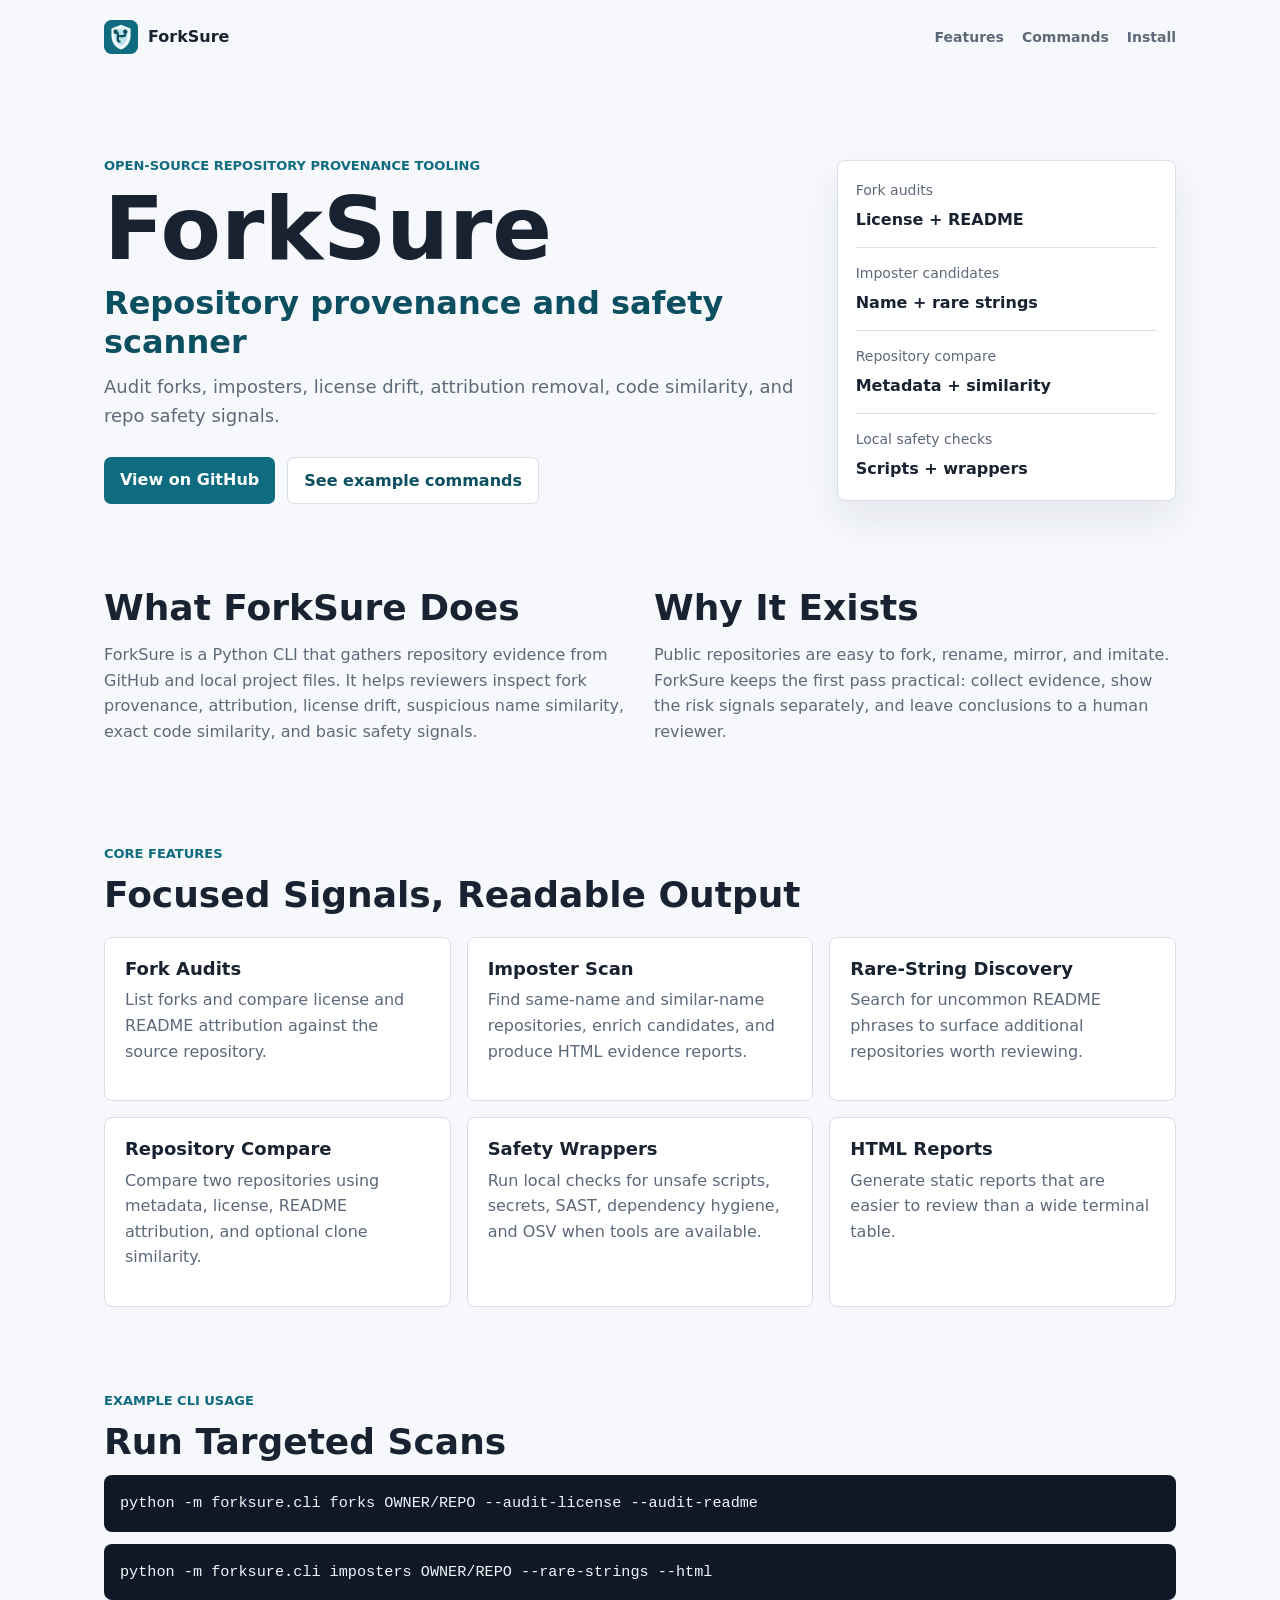
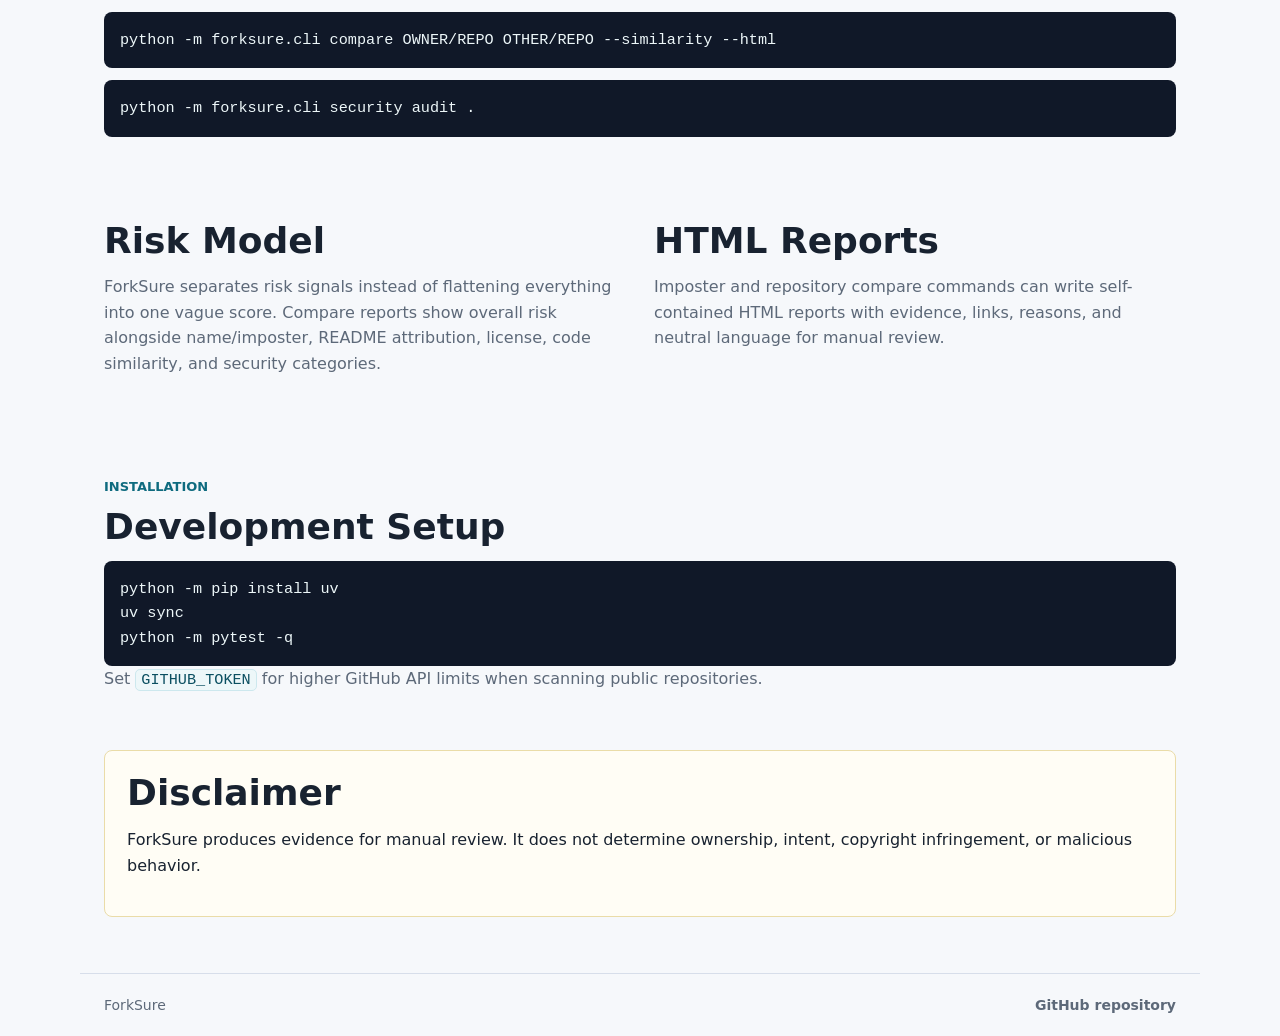
==== site/index.html @ 2846ee7a "Add static ForkSure website" ====
<!doctype html>
<html lang="en">
  <head>
    <meta charset="utf-8">
    <meta name="viewport" content="width=device-width, initial-scale=1">
    <title>ForkSure - Repository provenance and safety scanner</title>
    <meta
      name="description"
      content="ForkSure audits forks, imposters, license drift, attribution removal, code similarity, and repository safety signals."
    >
    <link rel="stylesheet" href="styles.css">
  </head>
  <body>
    <header class="site-header">
      <a class="brand" href="#top" aria-label="ForkSure home">
        <img src="assets/forksure-mark.svg" alt="" width="34" height="34">
        <span>ForkSure</span>
      </a>
      <nav aria-label="Primary navigation">
        <a href="#features">Features</a>
        <a href="#commands">Commands</a>
        <a href="#install">Install</a>
      </nav>
    </header>

    <main id="top">
      <section class="hero" aria-labelledby="hero-title">
        <div class="hero-copy">
          <p class="eyebrow">Open-source repository provenance tooling</p>
          <h1 id="hero-title">ForkSure</h1>
          <p class="subtitle">Repository provenance and safety scanner</p>
          <p class="tagline">
            Audit forks, imposters, license drift, attribution removal, code similarity,
            and repo safety signals.
          </p>
          <div class="actions">
            <a class="button primary" href="https://github.com/Jride-Dev/ForkSure">View on GitHub</a>
            <a class="button secondary" href="#commands">See example commands</a>
          </div>
        </div>
        <div class="hero-panel" aria-label="ForkSure signal summary">
          <div class="signal-row">
            <span>Fork audits</span>
            <strong>License + README</strong>
          </div>
          <div class="signal-row">
            <span>Imposter candidates</span>
            <strong>Name + rare strings</strong>
          </div>
          <div class="signal-row">
            <span>Repository compare</span>
            <strong>Metadata + similarity</strong>
          </div>
          <div class="signal-row">
            <span>Local safety checks</span>
            <strong>Scripts + wrappers</strong>
          </div>
        </div>
      </section>

      <section class="section two-column" id="what">
        <div>
          <h2>What ForkSure Does</h2>
          <p>
            ForkSure is a Python CLI that gathers repository evidence from GitHub and
            local project files. It helps reviewers inspect fork provenance, attribution,
            license drift, suspicious name similarity, exact code similarity, and basic
            safety signals.
          </p>
        </div>
        <div>
          <h2>Why It Exists</h2>
          <p>
            Public repositories are easy to fork, rename, mirror, and imitate. ForkSure
            keeps the first pass practical: collect evidence, show the risk signals
            separately, and leave conclusions to a human reviewer.
          </p>
        </div>
      </section>

      <section class="section" id="features">
        <div class="section-heading">
          <p class="eyebrow">Core features</p>
          <h2>Focused Signals, Readable Output</h2>
        </div>
        <div class="feature-grid">
          <article class="card">
            <h3>Fork Audits</h3>
            <p>List forks and compare license and README attribution against the source repository.</p>
          </article>
          <article class="card">
            <h3>Imposter Scan</h3>
            <p>Find same-name and similar-name repositories, enrich candidates, and produce HTML evidence reports.</p>
          </article>
          <article class="card">
            <h3>Rare-String Discovery</h3>
            <p>Search for uncommon README phrases to surface additional repositories worth reviewing.</p>
          </article>
          <article class="card">
            <h3>Repository Compare</h3>
            <p>Compare two repositories using metadata, license, README attribution, and optional clone similarity.</p>
          </article>
          <article class="card">
            <h3>Safety Wrappers</h3>
            <p>Run local checks for unsafe scripts, secrets, SAST, dependency hygiene, and OSV when tools are available.</p>
          </article>
          <article class="card">
            <h3>HTML Reports</h3>
            <p>Generate static reports that are easier to review than a wide terminal table.</p>
          </article>
        </div>
      </section>

      <section class="section" id="commands">
        <div class="section-heading">
          <p class="eyebrow">Example CLI usage</p>
          <h2>Run Targeted Scans</h2>
        </div>
        <div class="command-list">
          <pre><code>python -m forksure.cli forks OWNER/REPO --audit-license --audit-readme</code></pre>
          <pre><code>python -m forksure.cli imposters OWNER/REPO --rare-strings --html</code></pre>
          <pre><code>python -m forksure.cli compare OWNER/REPO OTHER/REPO --similarity --html</code></pre>
          <pre><code>python -m forksure.cli security audit .</code></pre>
        </div>
      </section>

      <section class="section two-column" id="risk">
        <div>
          <h2>Risk Model</h2>
          <p>
            ForkSure separates risk signals instead of flattening everything into one
            vague score. Compare reports show overall risk alongside name/imposter,
            README attribution, license, code similarity, and security categories.
          </p>
        </div>
        <div>
          <h2>HTML Reports</h2>
          <p>
            Imposter and repository compare commands can write self-contained HTML
            reports with evidence, links, reasons, and neutral language for manual review.
          </p>
        </div>
      </section>

      <section class="section" id="install">
        <div class="section-heading">
          <p class="eyebrow">Installation</p>
          <h2>Development Setup</h2>
        </div>
        <pre><code>python -m pip install uv
uv sync
python -m pytest -q</code></pre>
        <p class="note">
          Set <code>GITHUB_TOKEN</code> for higher GitHub API limits when scanning public repositories.
        </p>
      </section>

      <section class="section disclaimer" id="disclaimer">
        <h2>Disclaimer</h2>
        <p>
          ForkSure produces evidence for manual review. It does not determine ownership,
          intent, copyright infringement, or malicious behavior.
        </p>
      </section>
    </main>

    <footer class="site-footer">
      <span>ForkSure</span>
      <a href="https://github.com/Jride-Dev/ForkSure">GitHub repository</a>
    </footer>
  </body>
</html>
---- site/styles.css ----
:root {
  color-scheme: light;
  --bg: #f6f8fb;
  --panel: #ffffff;
  --ink: #182230;
  --muted: #5d6979;
  --border: #d7deea;
  --accent: #0f6b7f;
  --accent-strong: #0b4f61;
  --soft: #edf7f9;
  --code: #101828;
}

* {
  box-sizing: border-box;
}

html {
  scroll-behavior: smooth;
}

body {
  background: var(--bg);
  color: var(--ink);
  font-family:
    Inter, ui-sans-serif, system-ui, -apple-system, BlinkMacSystemFont, "Segoe UI",
    sans-serif;
  line-height: 1.6;
  margin: 0;
}

a {
  color: var(--accent-strong);
  overflow-wrap: anywhere;
  text-decoration-thickness: 1px;
  text-underline-offset: 3px;
}

.site-header,
.site-footer {
  align-items: center;
  display: flex;
  justify-content: space-between;
  margin: 0 auto;
  max-width: 1120px;
  padding: 20px 24px;
}

.brand {
  align-items: center;
  color: var(--ink);
  display: inline-flex;
  font-weight: 800;
  gap: 10px;
  text-decoration: none;
}

nav {
  display: flex;
  flex-wrap: wrap;
  gap: 18px;
  justify-content: flex-end;
}

nav a,
.site-footer a {
  color: var(--muted);
  font-size: 14px;
  font-weight: 650;
  text-decoration: none;
}

main {
  margin: 0 auto;
  max-width: 1120px;
  padding: 18px 24px 56px;
}

.hero {
  align-items: stretch;
  display: grid;
  gap: 28px;
  grid-template-columns: minmax(0, 1.35fr) minmax(280px, 0.65fr);
  padding: 64px 0 42px;
}

.hero-copy {
  align-self: center;
}

.eyebrow {
  color: var(--accent);
  font-size: 13px;
  font-weight: 800;
  letter-spacing: 0;
  margin: 0 0 10px;
  text-transform: uppercase;
}

h1,
h2,
h3,
p {
  margin-top: 0;
}

h1 {
  font-size: clamp(48px, 8vw, 88px);
  line-height: 0.95;
  margin-bottom: 14px;
}

h2 {
  font-size: clamp(25px, 4vw, 36px);
  line-height: 1.1;
  margin-bottom: 14px;
}

h3 {
  font-size: 18px;
  line-height: 1.2;
  margin-bottom: 8px;
}

.subtitle {
  color: var(--accent-strong);
  font-size: clamp(22px, 3vw, 32px);
  font-weight: 750;
  line-height: 1.2;
  margin-bottom: 12px;
}

.tagline {
  color: var(--muted);
  font-size: 18px;
  max-width: 720px;
}

.actions {
  display: flex;
  flex-wrap: wrap;
  gap: 12px;
  margin-top: 26px;
}

.button {
  border-radius: 7px;
  display: inline-flex;
  font-weight: 750;
  min-height: 44px;
  padding: 10px 16px;
  text-decoration: none;
}

.primary {
  background: var(--accent);
  color: #ffffff;
}

.secondary {
  background: var(--panel);
  border: 1px solid var(--border);
  color: var(--accent-strong);
}

.hero-panel,
.card,
.disclaimer {
  background: var(--panel);
  border: 1px solid var(--border);
  border-radius: 8px;
}

.hero-panel {
  align-self: center;
  box-shadow: 0 18px 38px rgb(24 34 48 / 8%);
  padding: 18px;
}

.signal-row {
  border-bottom: 1px solid var(--border);
  display: grid;
  gap: 6px;
  grid-template-columns: 1fr;
  padding: 14px 0;
}

.signal-row:first-child {
  padding-top: 0;
}

.signal-row:last-child {
  border-bottom: 0;
  padding-bottom: 0;
}

.signal-row span {
  color: var(--muted);
  font-size: 14px;
}

.signal-row strong {
  color: var(--ink);
  overflow-wrap: anywhere;
}

.section {
  padding: 42px 0;
}

.two-column {
  display: grid;
  gap: 28px;
  grid-template-columns: repeat(2, minmax(0, 1fr));
}

.section-heading {
  max-width: 760px;
}

.feature-grid {
  display: grid;
  gap: 16px;
  grid-template-columns: repeat(3, minmax(0, 1fr));
  margin-top: 22px;
}

.card {
  padding: 20px;
}

.card p,
.two-column p,
.note {
  color: var(--muted);
}

.command-list {
  display: grid;
  gap: 12px;
}

pre {
  background: var(--code);
  border-radius: 8px;
  color: #edf7f9;
  margin: 0;
  max-width: 100%;
  overflow-x: auto;
  padding: 16px;
}

code {
  font-family: "Cascadia Code", Consolas, "Liberation Mono", monospace;
  font-size: 0.95em;
}

p code {
  background: var(--soft);
  border: 1px solid #cde8ee;
  border-radius: 5px;
  color: var(--accent-strong);
  padding: 1px 5px;
}

.disclaimer {
  background: #fffdf5;
  border-color: #eadca8;
  padding: 22px;
}

.site-footer {
  border-top: 1px solid var(--border);
  color: var(--muted);
  font-size: 14px;
}

@media (max-width: 820px) {
  .site-header,
  .site-footer {
    align-items: flex-start;
    flex-direction: column;
    gap: 14px;
  }

  nav {
    justify-content: flex-start;
  }

  .hero,
  .two-column,
  .feature-grid {
    grid-template-columns: 1fr;
  }

  .hero {
    padding-top: 36px;
  }
}
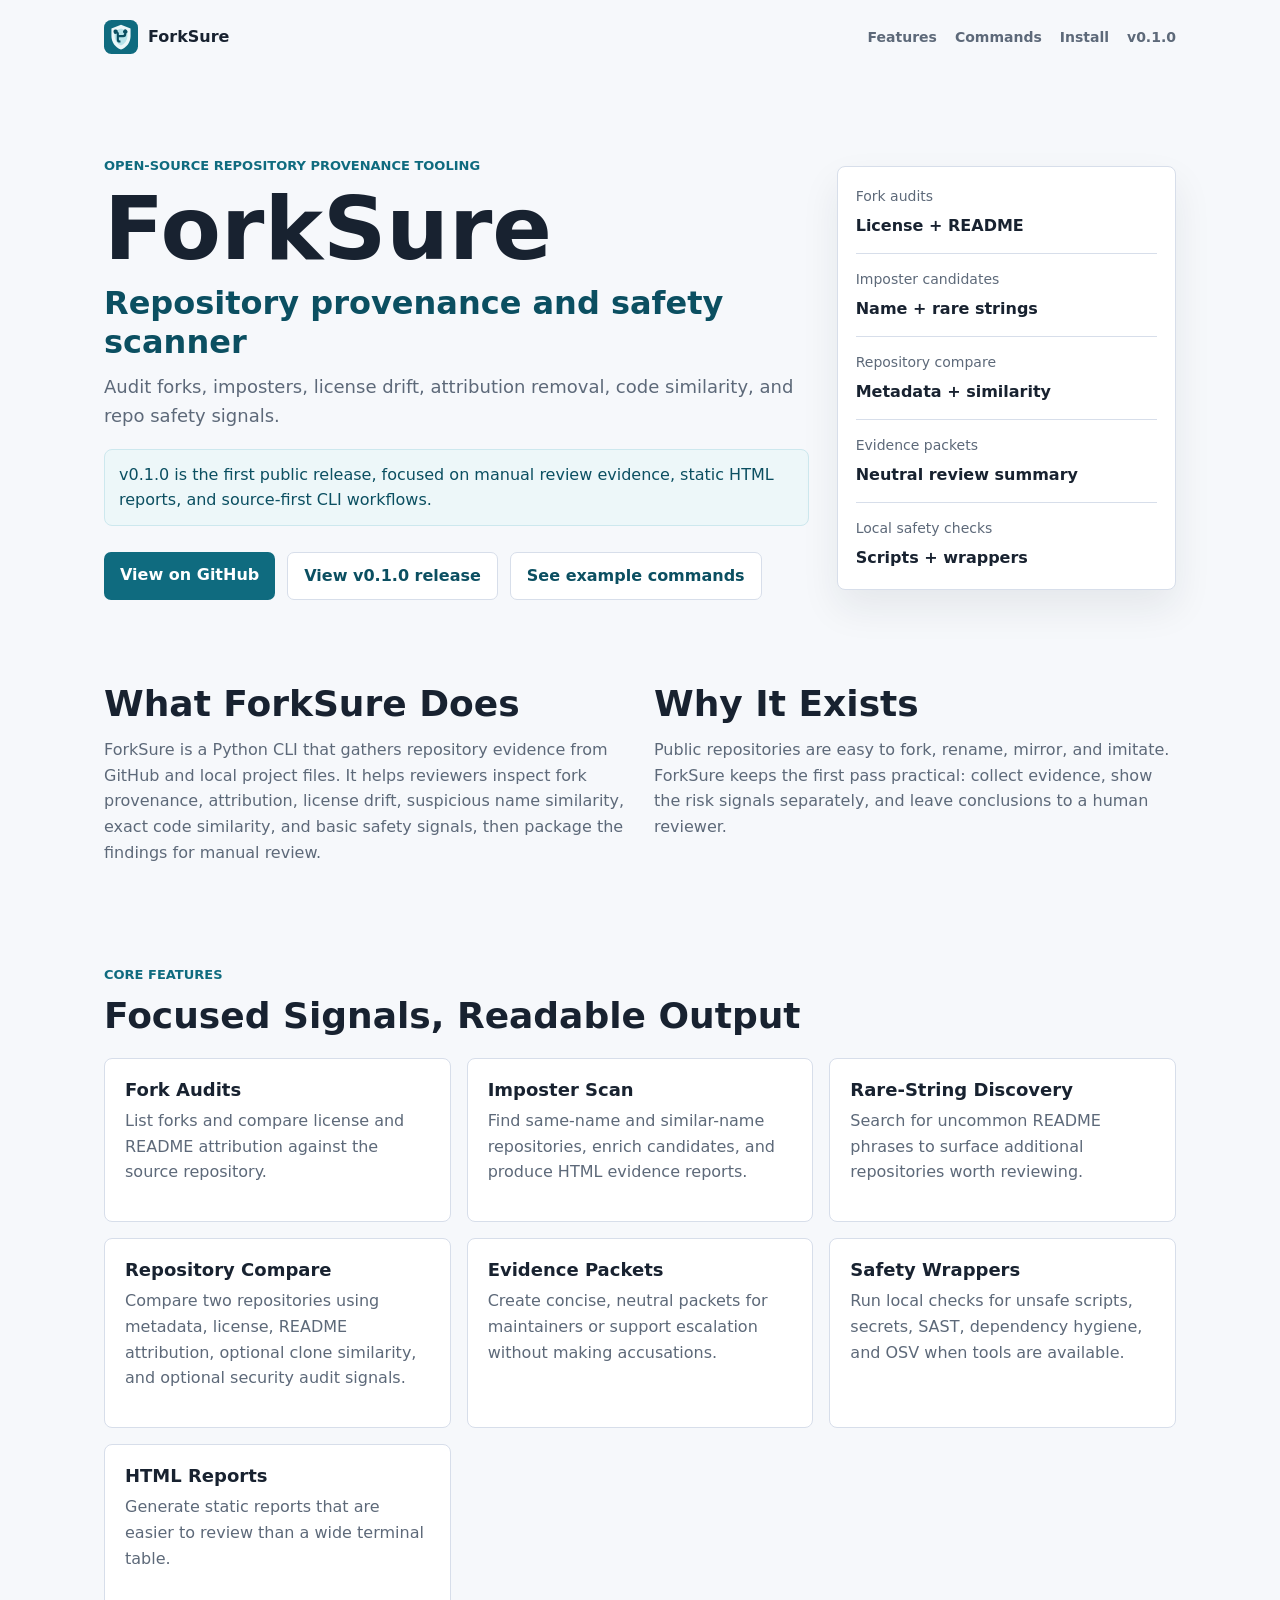
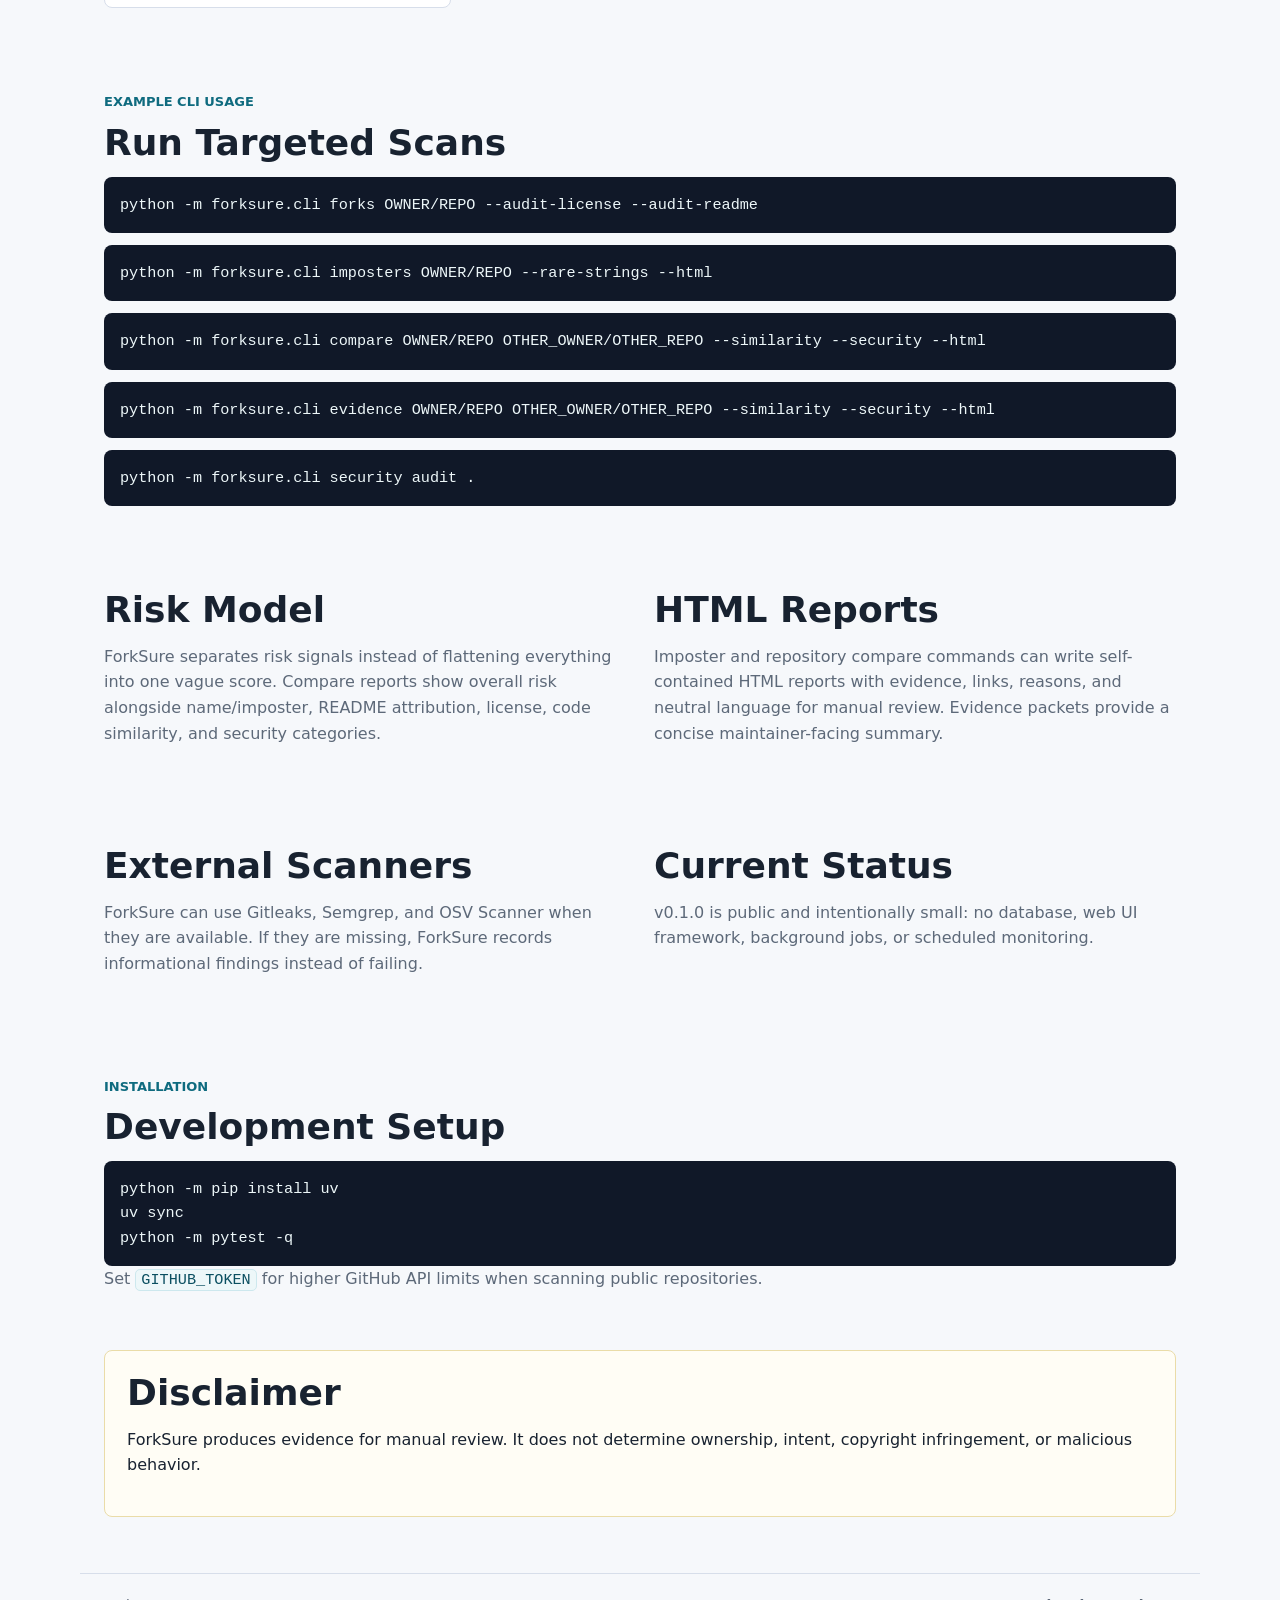
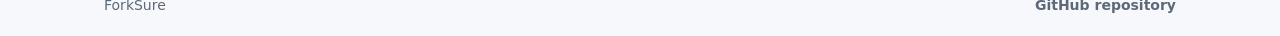
==== commit 5c9b661b: "Polish README and website for v0.1.0" ====
--- a/site/index.html
+++ b/site/index.html
@@ -20,6 +20,7 @@
         <a href="#features">Features</a>
         <a href="#commands">Commands</a>
         <a href="#install">Install</a>
+        <a href="https://github.com/Jride-Dev/ForkSure/releases/tag/v0.1.0">v0.1.0</a>
       </nav>
     </header>
 
@@ -33,8 +34,13 @@
             Audit forks, imposters, license drift, attribution removal, code similarity,
             and repo safety signals.
           </p>
+          <p class="release-note">
+            v0.1.0 is the first public release, focused on manual review evidence,
+            static HTML reports, and source-first CLI workflows.
+          </p>
           <div class="actions">
             <a class="button primary" href="https://github.com/Jride-Dev/ForkSure">View on GitHub</a>
+            <a class="button secondary" href="https://github.com/Jride-Dev/ForkSure/releases/tag/v0.1.0">View v0.1.0 release</a>
             <a class="button secondary" href="#commands">See example commands</a>
           </div>
         </div>
@@ -50,6 +56,10 @@
           <div class="signal-row">
             <span>Repository compare</span>
             <strong>Metadata + similarity</strong>
+          </div>
+          <div class="signal-row">
+            <span>Evidence packets</span>
+            <strong>Neutral review summary</strong>
           </div>
           <div class="signal-row">
             <span>Local safety checks</span>
@@ -65,7 +75,7 @@
             ForkSure is a Python CLI that gathers repository evidence from GitHub and
             local project files. It helps reviewers inspect fork provenance, attribution,
             license drift, suspicious name similarity, exact code similarity, and basic
-            safety signals.
+            safety signals, then package the findings for manual review.
           </p>
         </div>
         <div>
@@ -98,7 +108,11 @@
           </article>
           <article class="card">
             <h3>Repository Compare</h3>
-            <p>Compare two repositories using metadata, license, README attribution, and optional clone similarity.</p>
+            <p>Compare two repositories using metadata, license, README attribution, optional clone similarity, and optional security audit signals.</p>
+          </article>
+          <article class="card">
+            <h3>Evidence Packets</h3>
+            <p>Create concise, neutral packets for maintainers or support escalation without making accusations.</p>
           </article>
           <article class="card">
             <h3>Safety Wrappers</h3>
@@ -119,7 +133,8 @@
         <div class="command-list">
           <pre><code>python -m forksure.cli forks OWNER/REPO --audit-license --audit-readme</code></pre>
           <pre><code>python -m forksure.cli imposters OWNER/REPO --rare-strings --html</code></pre>
-          <pre><code>python -m forksure.cli compare OWNER/REPO OTHER/REPO --similarity --html</code></pre>
+          <pre><code>python -m forksure.cli compare OWNER/REPO OTHER_OWNER/OTHER_REPO --similarity --security --html</code></pre>
+          <pre><code>python -m forksure.cli evidence OWNER/REPO OTHER_OWNER/OTHER_REPO --similarity --security --html</code></pre>
           <pre><code>python -m forksure.cli security audit .</code></pre>
         </div>
       </section>
@@ -138,6 +153,24 @@
           <p>
             Imposter and repository compare commands can write self-contained HTML
             reports with evidence, links, reasons, and neutral language for manual review.
+            Evidence packets provide a concise maintainer-facing summary.
+          </p>
+        </div>
+      </section>
+
+      <section class="section two-column" id="external-scanners">
+        <div>
+          <h2>External Scanners</h2>
+          <p>
+            ForkSure can use Gitleaks, Semgrep, and OSV Scanner when they are available.
+            If they are missing, ForkSure records informational findings instead of failing.
+          </p>
+        </div>
+        <div>
+          <h2>Current Status</h2>
+          <p>
+            v0.1.0 is public and intentionally small: no database, web UI framework,
+            background jobs, or scheduled monitoring.
           </p>
         </div>
       </section>
--- a/site/styles.css
+++ b/site/styles.css
@@ -136,6 +136,15 @@
   max-width: 720px;
 }
 
+.release-note {
+  background: var(--soft);
+  border: 1px solid #cde8ee;
+  border-radius: 8px;
+  color: var(--accent-strong);
+  max-width: 720px;
+  padding: 12px 14px;
+}
+
 .actions {
   display: flex;
   flex-wrap: wrap;
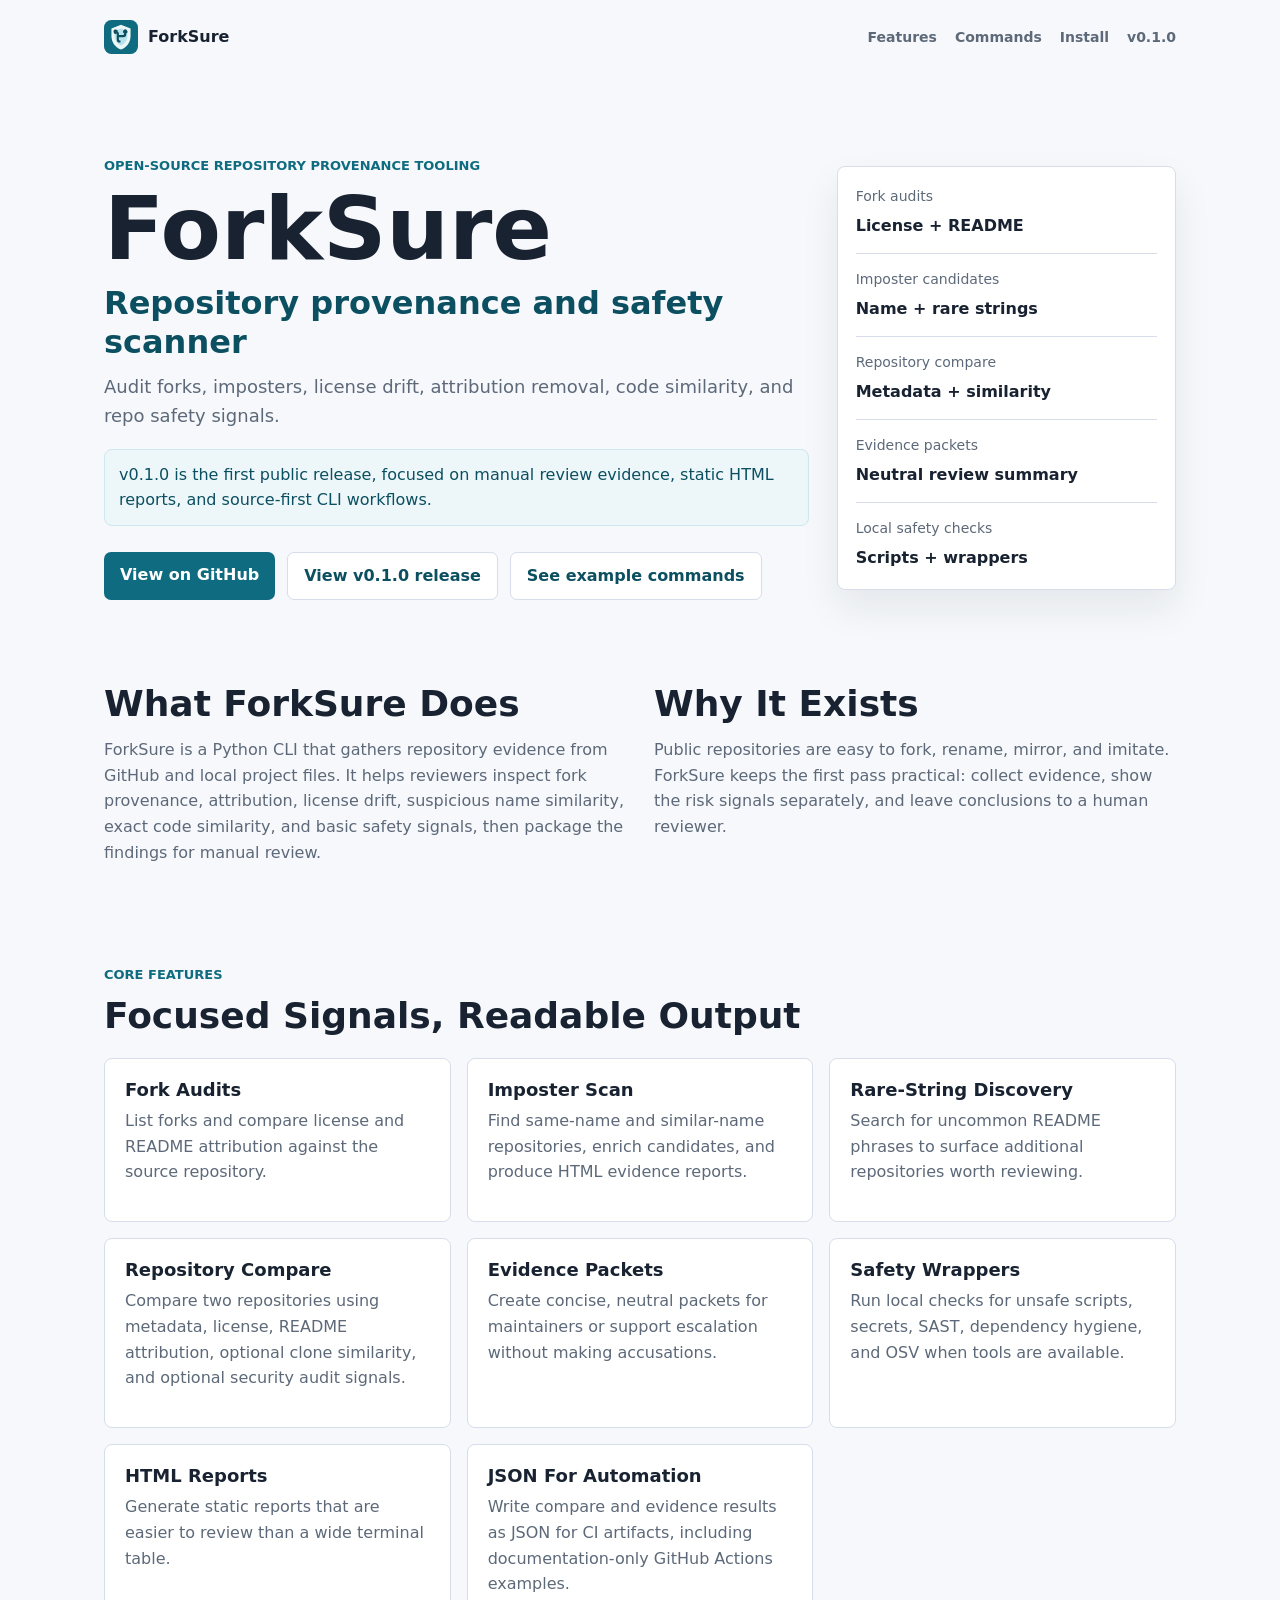
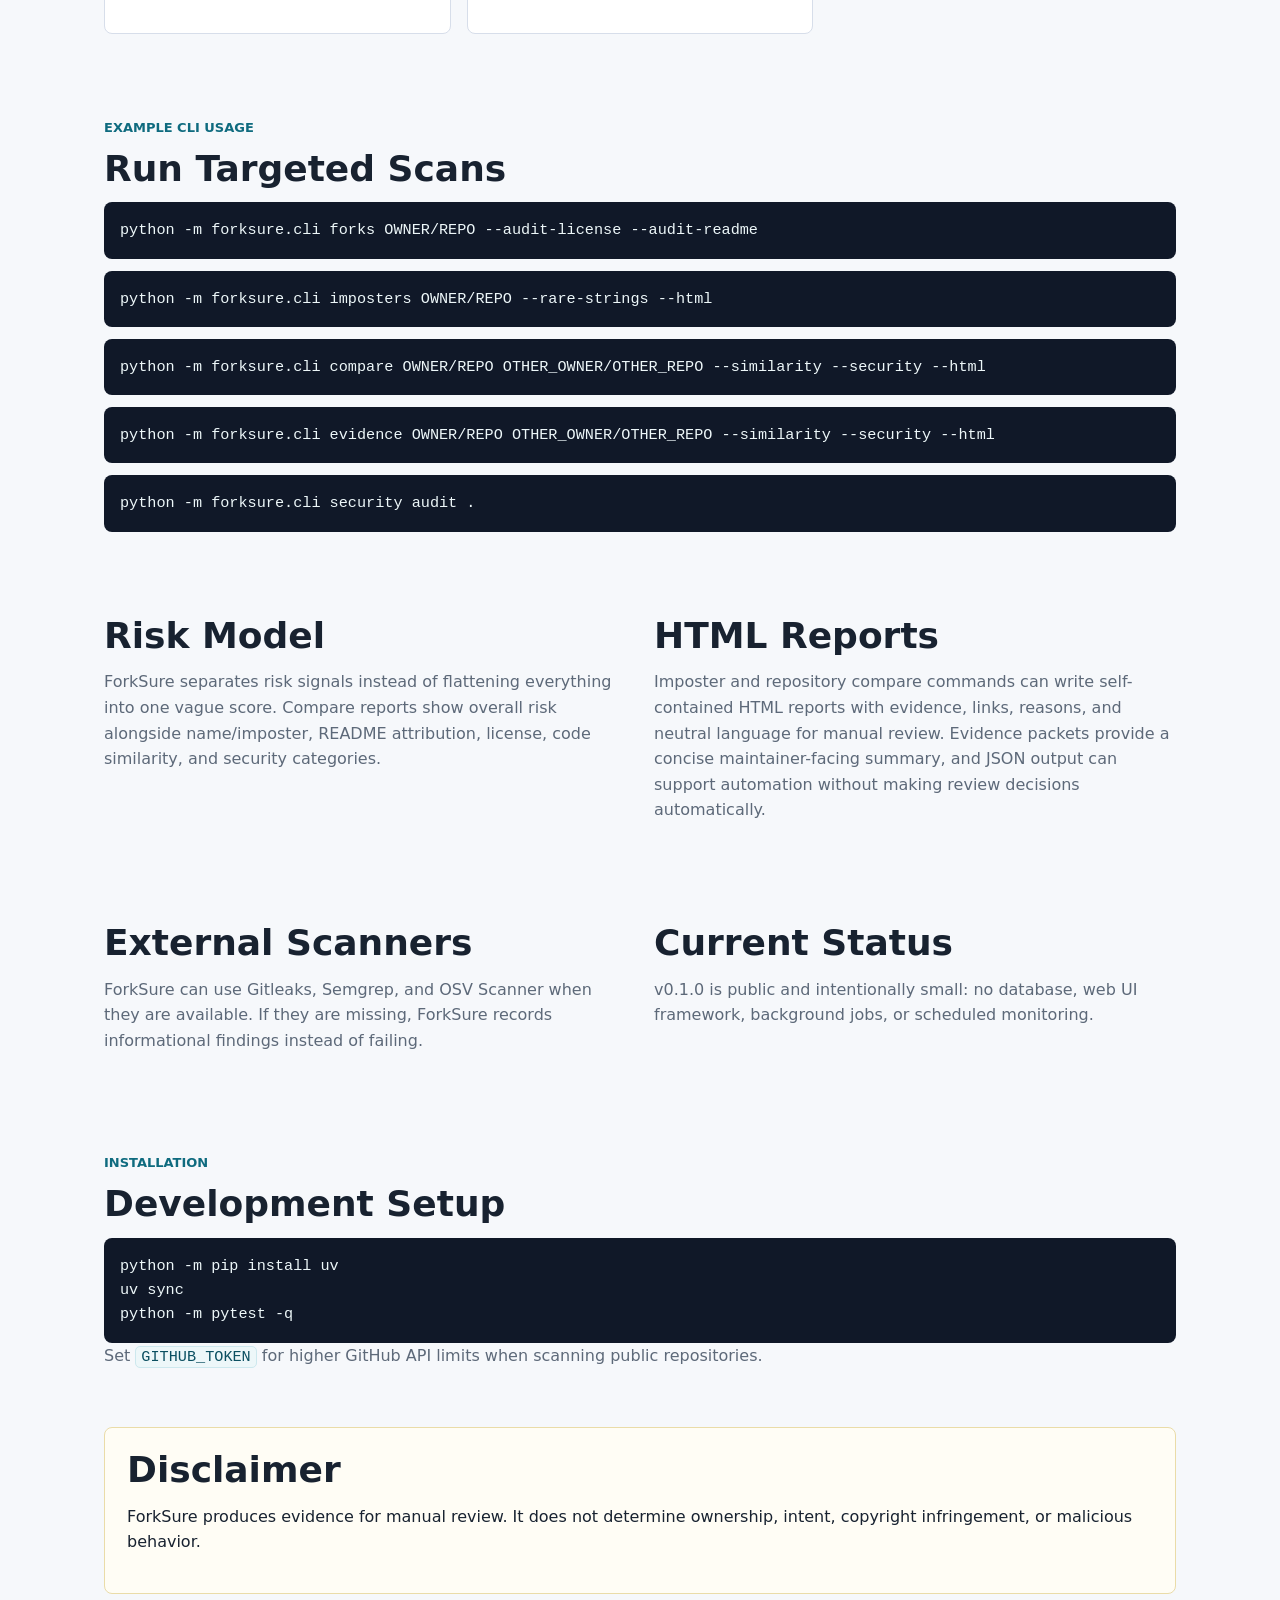
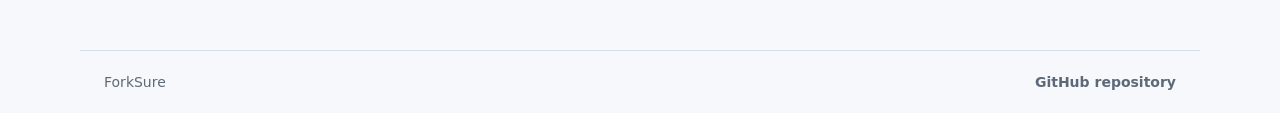
==== commit 1924c3c1: "Add GitHub Actions usage examples" ====
--- a/site/index.html
+++ b/site/index.html
@@ -122,6 +122,10 @@
             <h3>HTML Reports</h3>
             <p>Generate static reports that are easier to review than a wide terminal table.</p>
           </article>
+          <article class="card">
+            <h3>JSON For Automation</h3>
+            <p>Write compare and evidence results as JSON for CI artifacts, including documentation-only GitHub Actions examples.</p>
+          </article>
         </div>
       </section>
 
@@ -153,7 +157,8 @@
           <p>
             Imposter and repository compare commands can write self-contained HTML
             reports with evidence, links, reasons, and neutral language for manual review.
-            Evidence packets provide a concise maintainer-facing summary.
+            Evidence packets provide a concise maintainer-facing summary, and JSON output
+            can support automation without making review decisions automatically.
           </p>
         </div>
       </section>
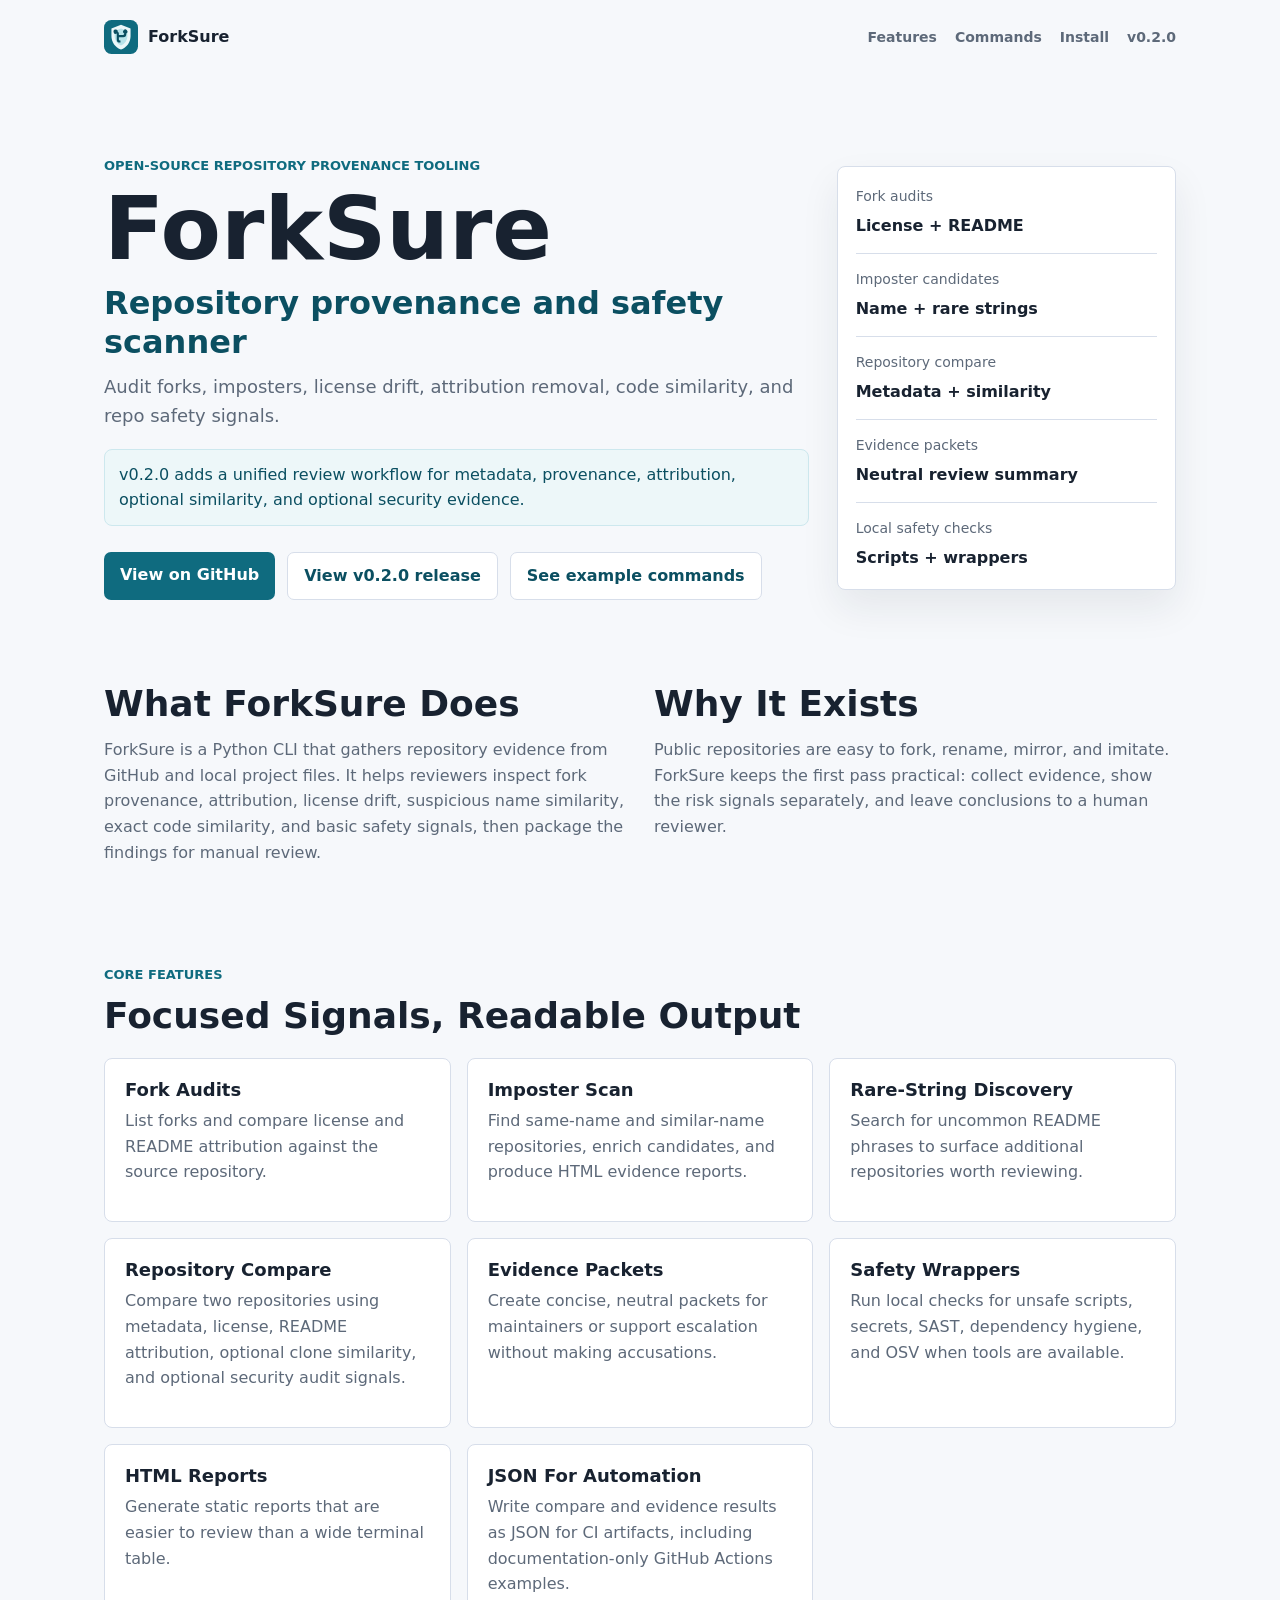
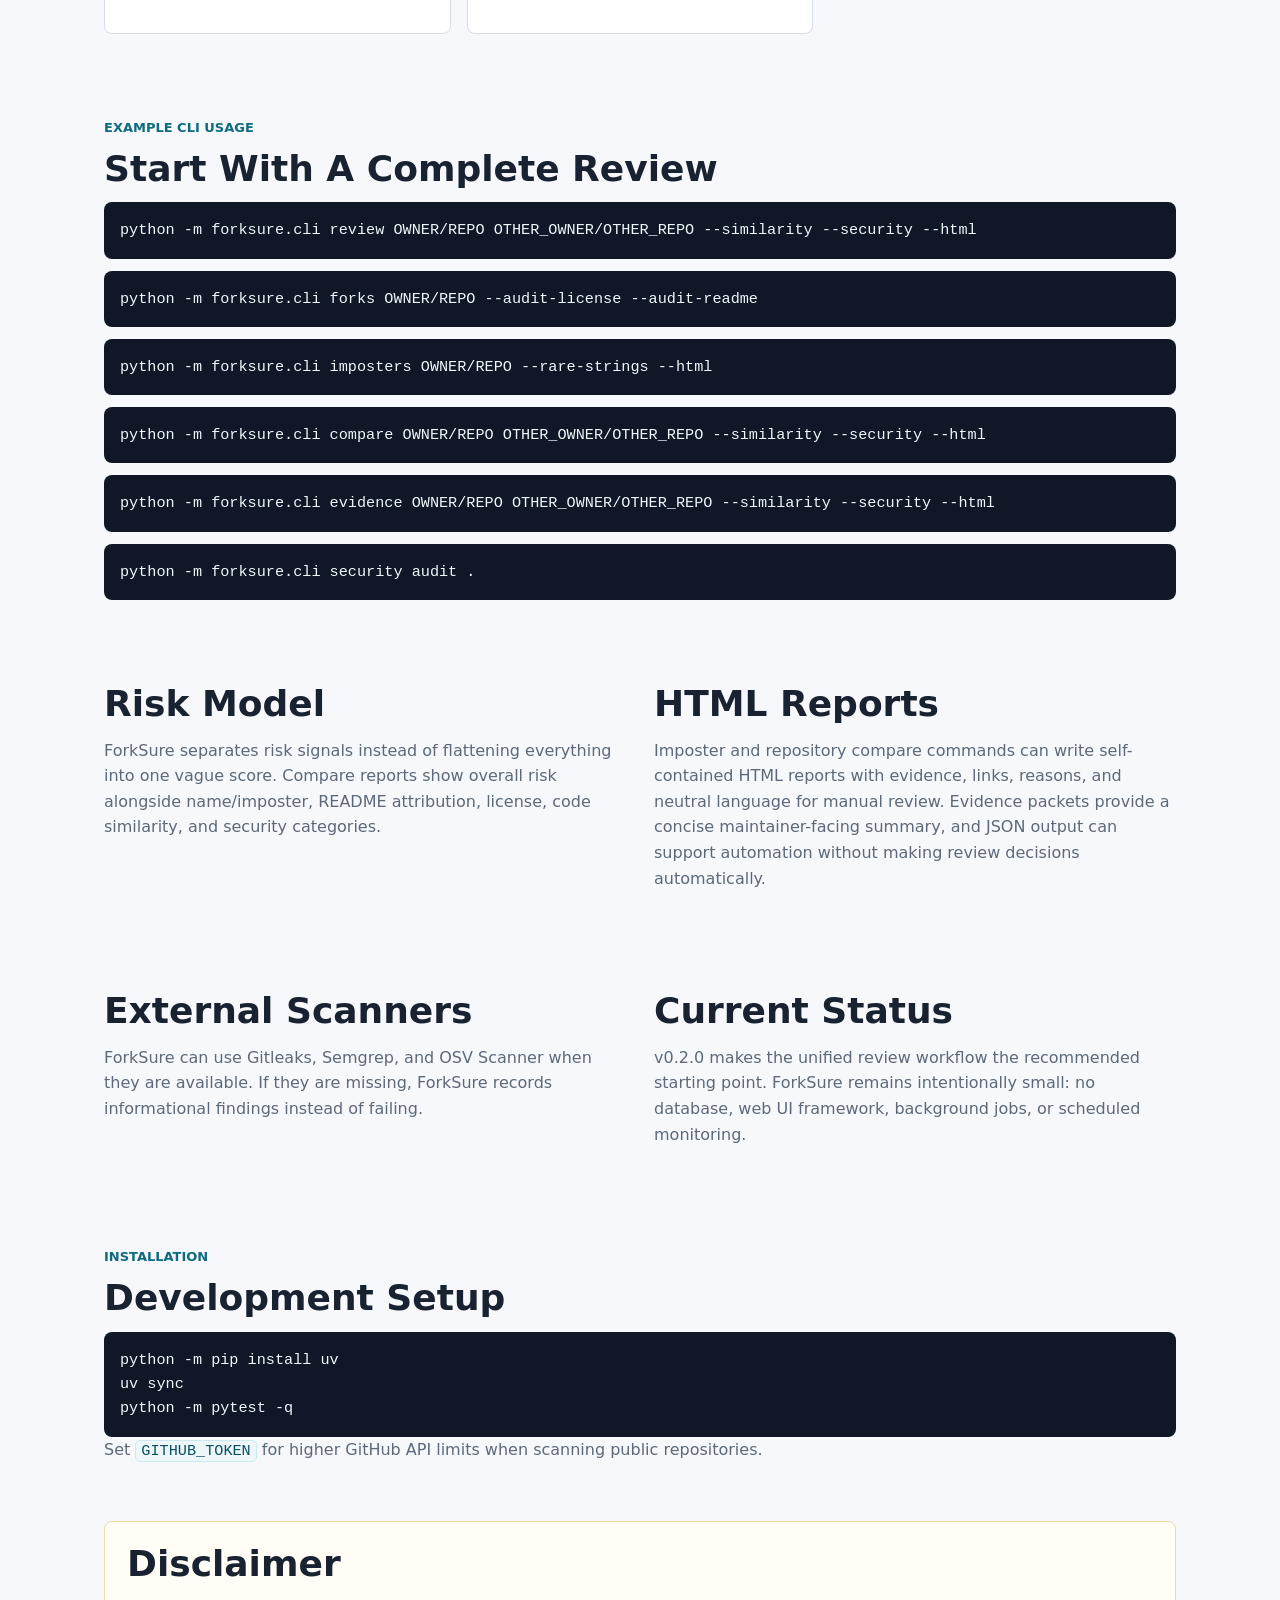
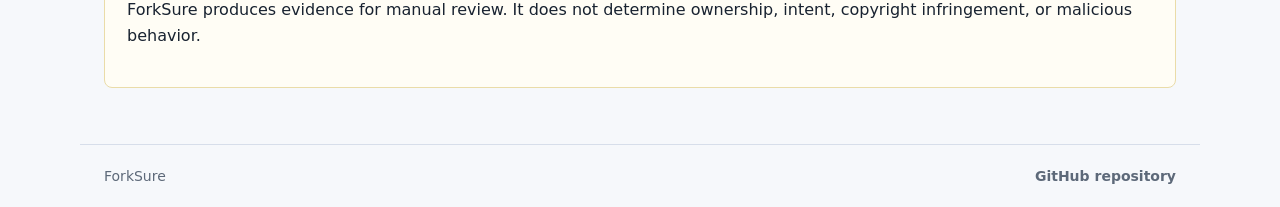
==== commit 593d89b2: "Prepare ForkSure v0.2.0 release" ====
--- a/site/index.html
+++ b/site/index.html
@@ -20,7 +20,7 @@
         <a href="#features">Features</a>
         <a href="#commands">Commands</a>
         <a href="#install">Install</a>
-        <a href="https://github.com/Jride-Dev/ForkSure/releases/tag/v0.1.0">v0.1.0</a>
+        <a href="https://github.com/Jride-Dev/ForkSure/releases/tag/v0.2.0">v0.2.0</a>
       </nav>
     </header>
 
@@ -35,12 +35,12 @@
             and repo safety signals.
           </p>
           <p class="release-note">
-            v0.1.0 is the first public release, focused on manual review evidence,
-            static HTML reports, and source-first CLI workflows.
+            v0.2.0 adds a unified review workflow for metadata, provenance,
+            attribution, optional similarity, and optional security evidence.
           </p>
           <div class="actions">
             <a class="button primary" href="https://github.com/Jride-Dev/ForkSure">View on GitHub</a>
-            <a class="button secondary" href="https://github.com/Jride-Dev/ForkSure/releases/tag/v0.1.0">View v0.1.0 release</a>
+            <a class="button secondary" href="https://github.com/Jride-Dev/ForkSure/releases/tag/v0.2.0">View v0.2.0 release</a>
             <a class="button secondary" href="#commands">See example commands</a>
           </div>
         </div>
@@ -132,9 +132,10 @@
       <section class="section" id="commands">
         <div class="section-heading">
           <p class="eyebrow">Example CLI usage</p>
-          <h2>Run Targeted Scans</h2>
+          <h2>Start With A Complete Review</h2>
         </div>
         <div class="command-list">
+          <pre><code>python -m forksure.cli review OWNER/REPO OTHER_OWNER/OTHER_REPO --similarity --security --html</code></pre>
           <pre><code>python -m forksure.cli forks OWNER/REPO --audit-license --audit-readme</code></pre>
           <pre><code>python -m forksure.cli imposters OWNER/REPO --rare-strings --html</code></pre>
           <pre><code>python -m forksure.cli compare OWNER/REPO OTHER_OWNER/OTHER_REPO --similarity --security --html</code></pre>
@@ -174,7 +175,8 @@
         <div>
           <h2>Current Status</h2>
           <p>
-            v0.1.0 is public and intentionally small: no database, web UI framework,
+            v0.2.0 makes the unified review workflow the recommended starting point.
+            ForkSure remains intentionally small: no database, web UI framework,
             background jobs, or scheduled monitoring.
           </p>
         </div>
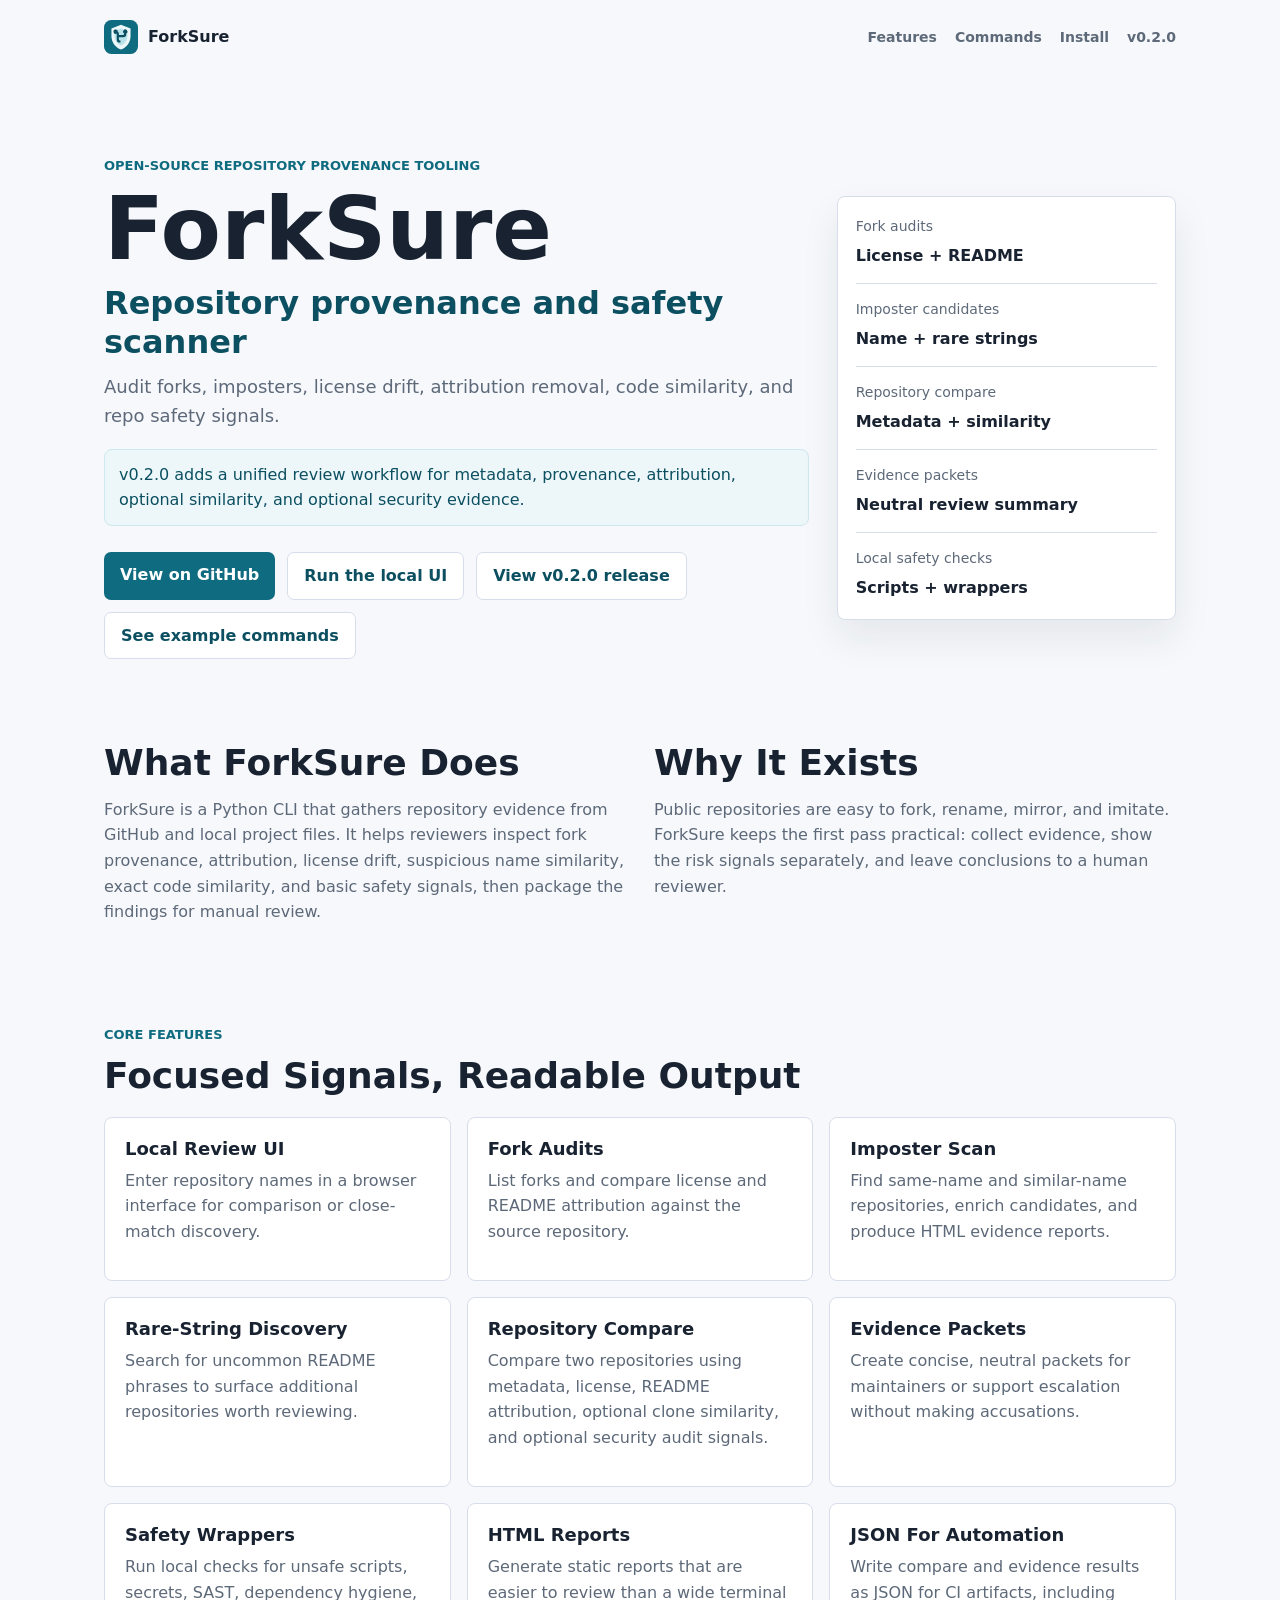
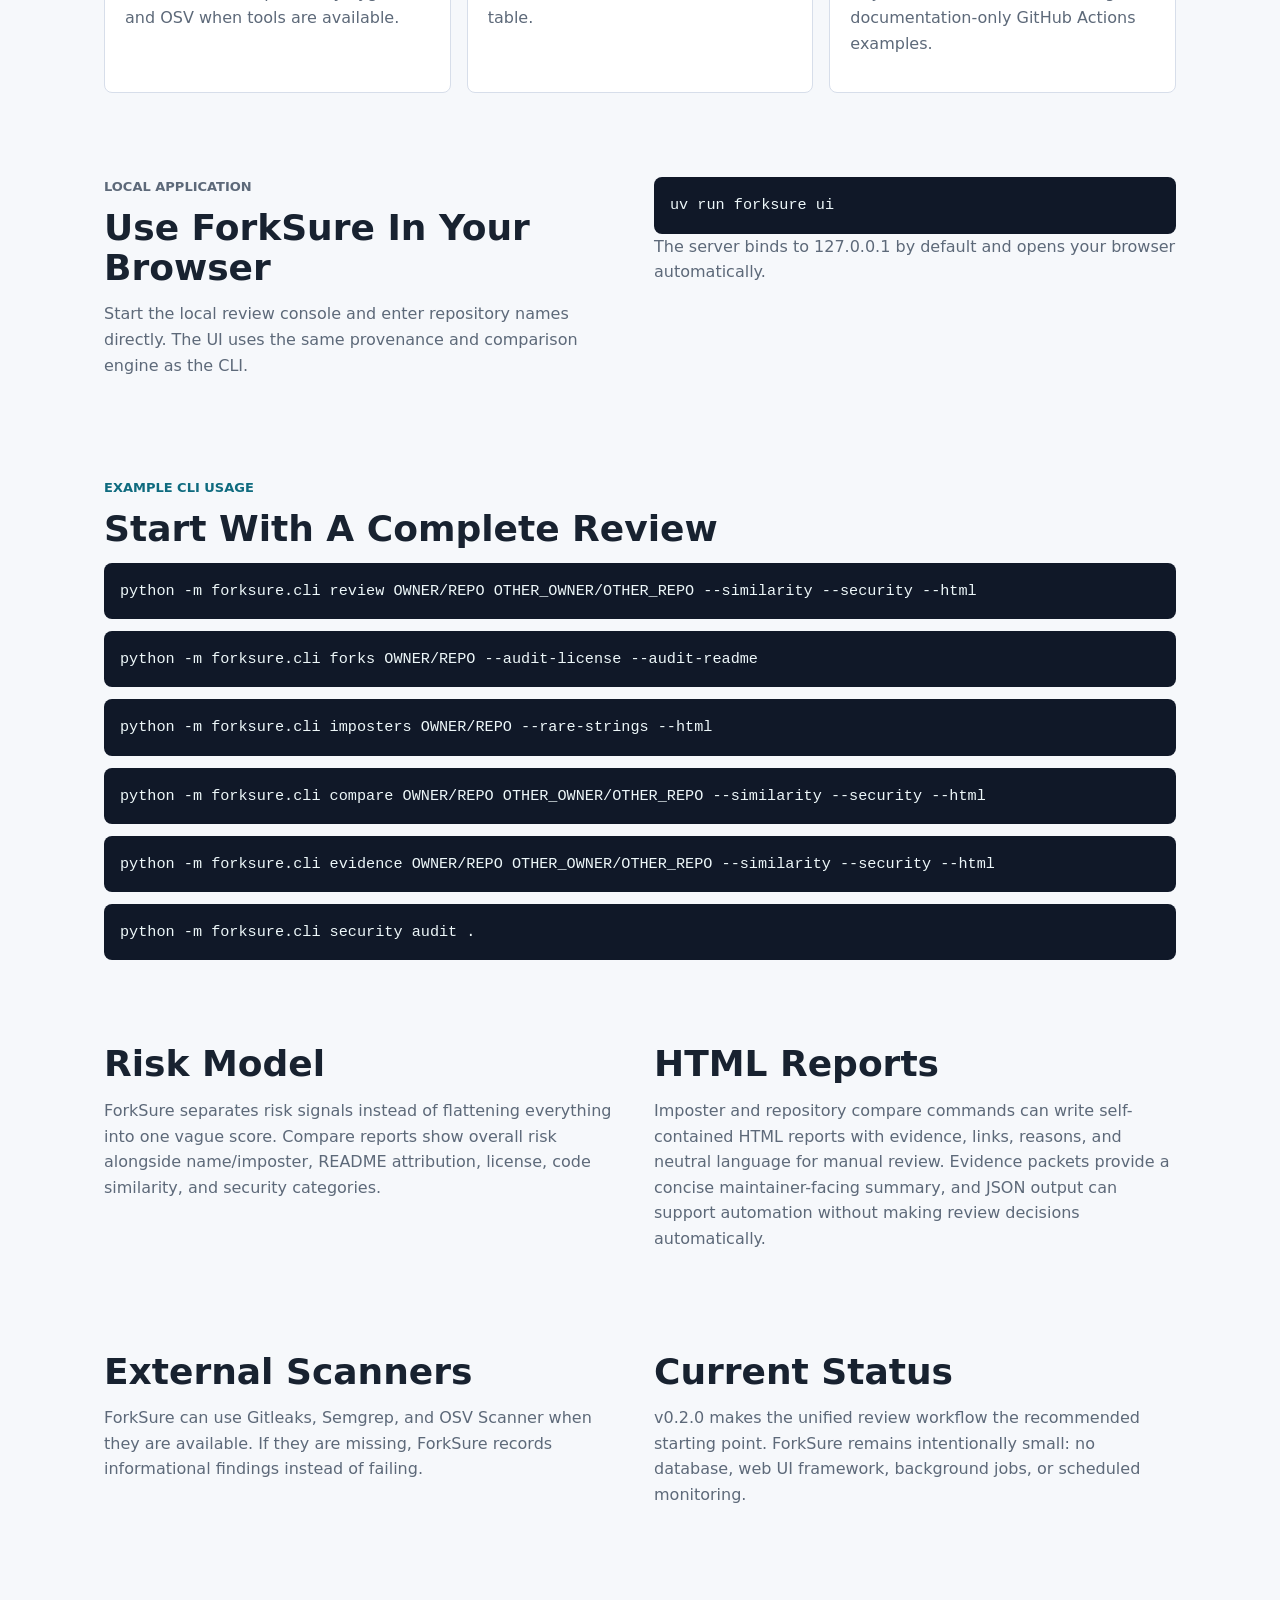
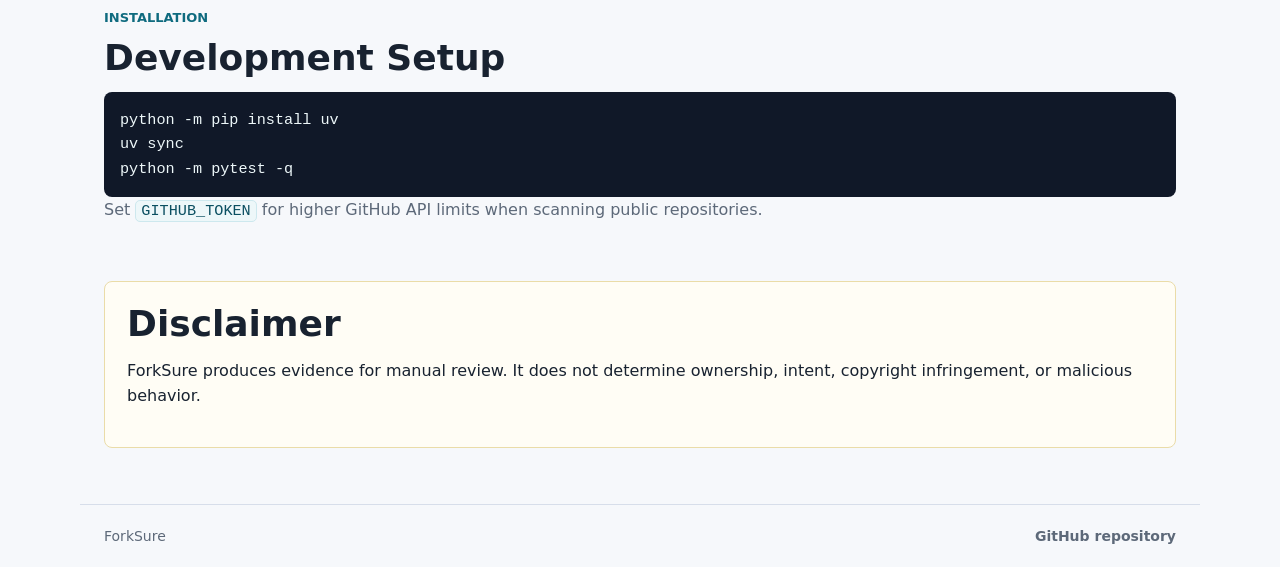
==== commit 2ee6be62: "Add local repository review UI" ====
--- a/site/index.html
+++ b/site/index.html
@@ -40,6 +40,7 @@
           </p>
           <div class="actions">
             <a class="button primary" href="https://github.com/Jride-Dev/ForkSure">View on GitHub</a>
+            <a class="button secondary" href="#local-ui">Run the local UI</a>
             <a class="button secondary" href="https://github.com/Jride-Dev/ForkSure/releases/tag/v0.2.0">View v0.2.0 release</a>
             <a class="button secondary" href="#commands">See example commands</a>
           </div>
@@ -95,6 +96,10 @@
         </div>
         <div class="feature-grid">
           <article class="card">
+            <h3>Local Review UI</h3>
+            <p>Enter repository names in a browser interface for comparison or close-match discovery.</p>
+          </article>
+          <article class="card">
             <h3>Fork Audits</h3>
             <p>List forks and compare license and README attribution against the source repository.</p>
           </article>
@@ -126,6 +131,21 @@
             <h3>JSON For Automation</h3>
             <p>Write compare and evidence results as JSON for CI artifacts, including documentation-only GitHub Actions examples.</p>
           </article>
+        </div>
+      </section>
+
+      <section class="section two-column" id="local-ui">
+        <div>
+          <p class="eyebrow">Local application</p>
+          <h2>Use ForkSure In Your Browser</h2>
+          <p>
+            Start the local review console and enter repository names directly.
+            The UI uses the same provenance and comparison engine as the CLI.
+          </p>
+        </div>
+        <div>
+          <pre><code>uv run forksure ui</code></pre>
+          <p class="note">The server binds to 127.0.0.1 by default and opens your browser automatically.</p>
         </div>
       </section>
 
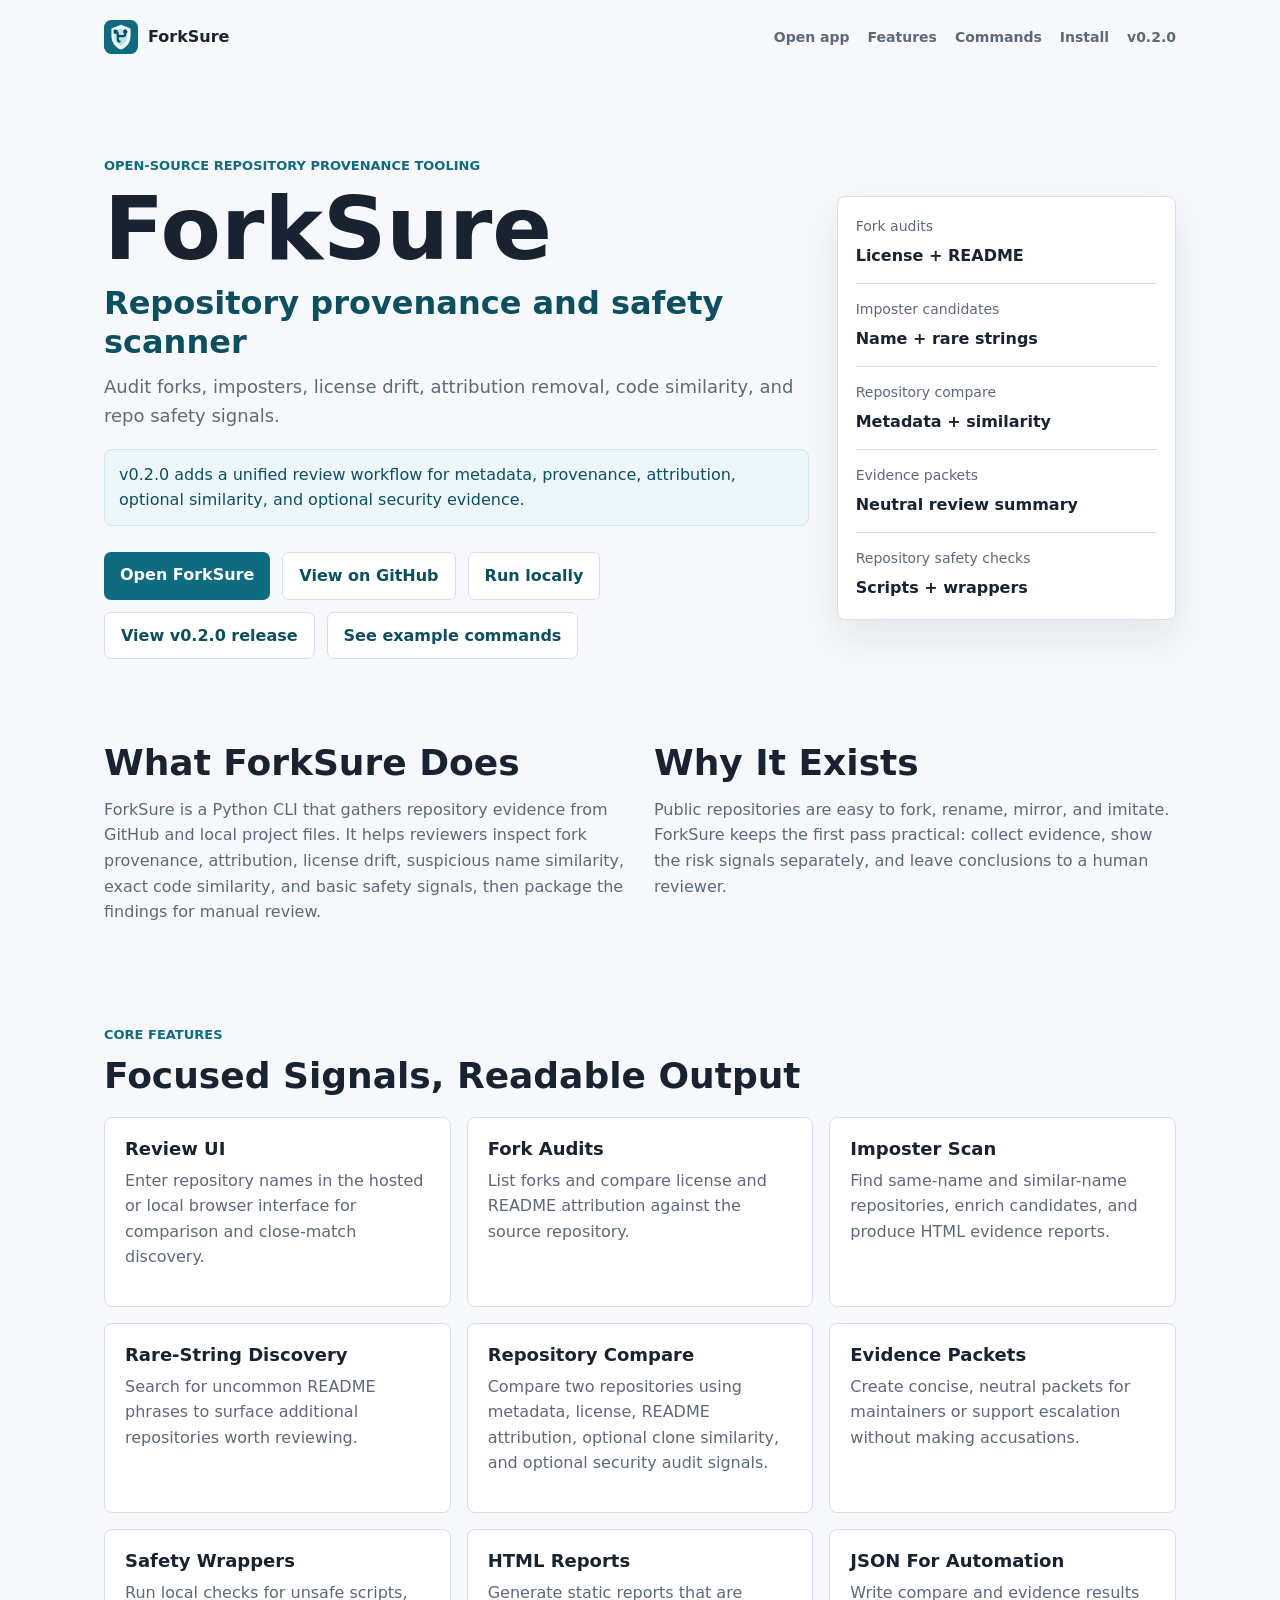
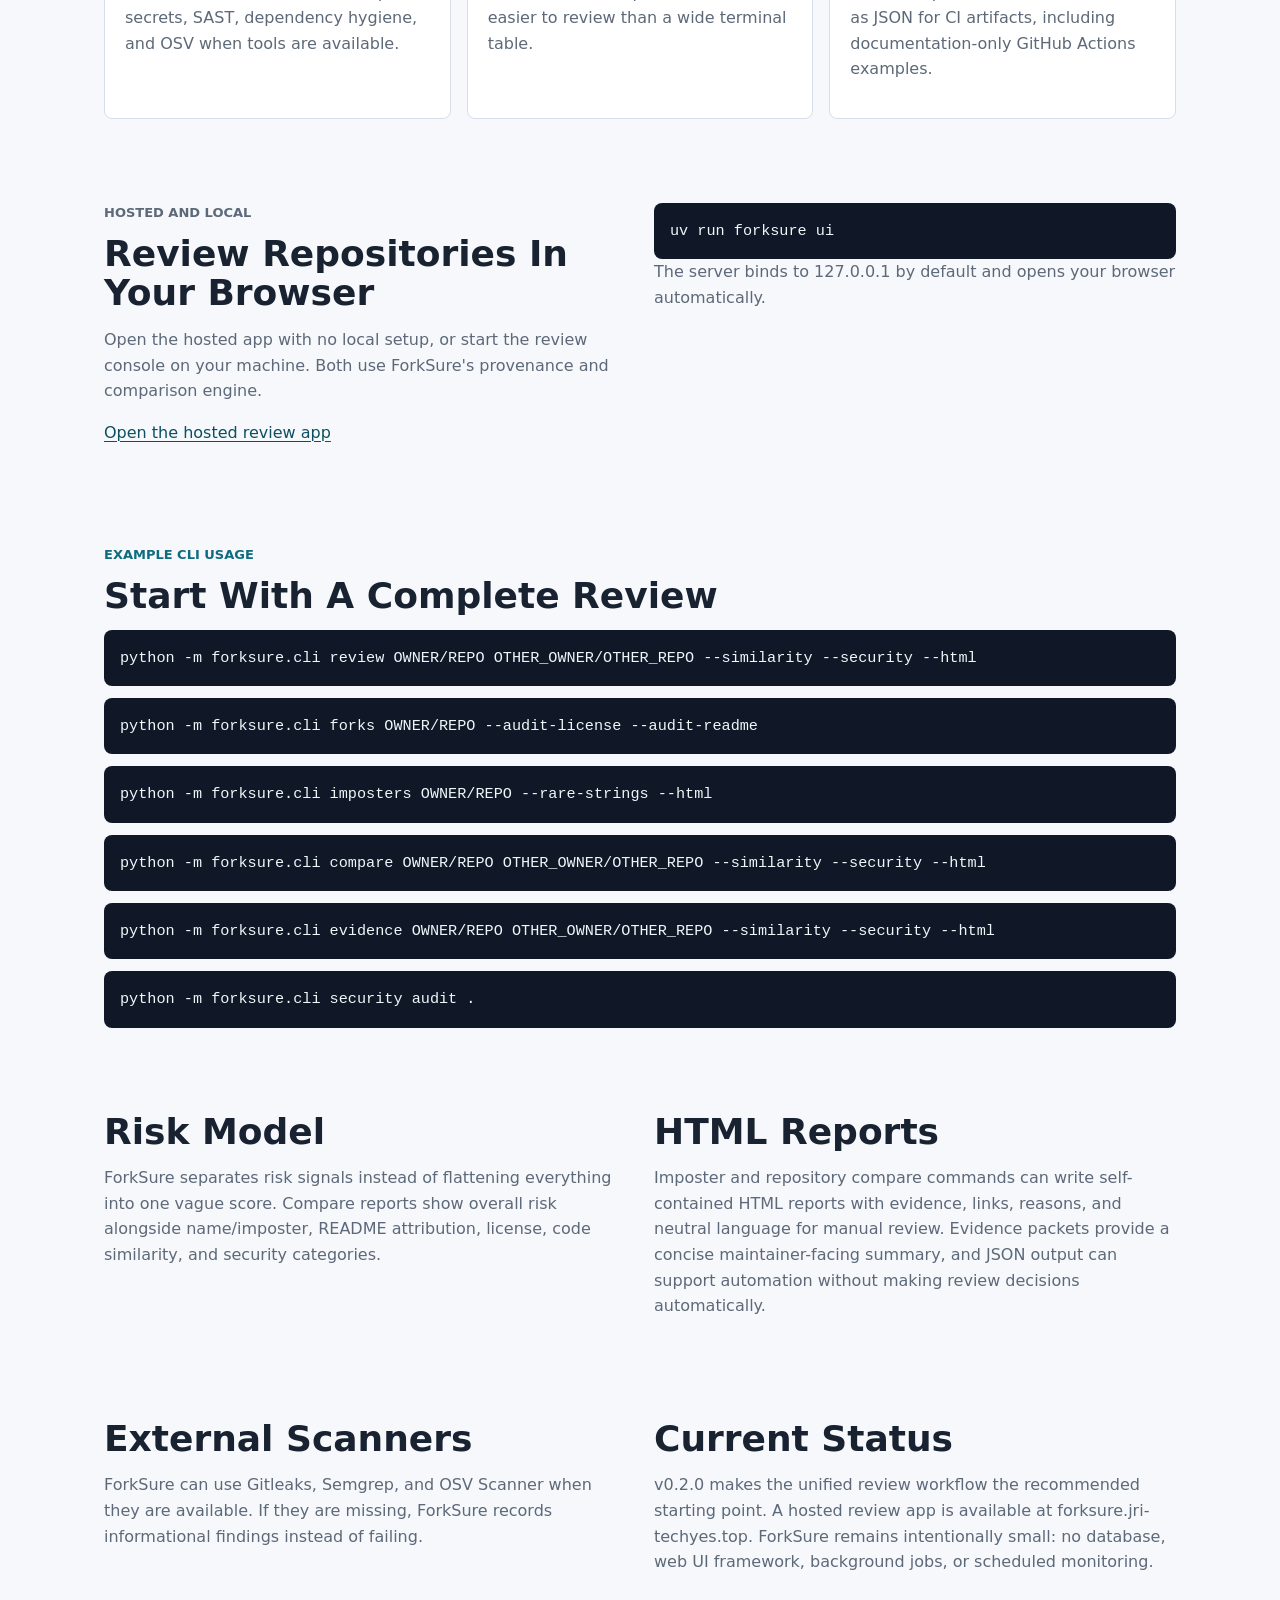
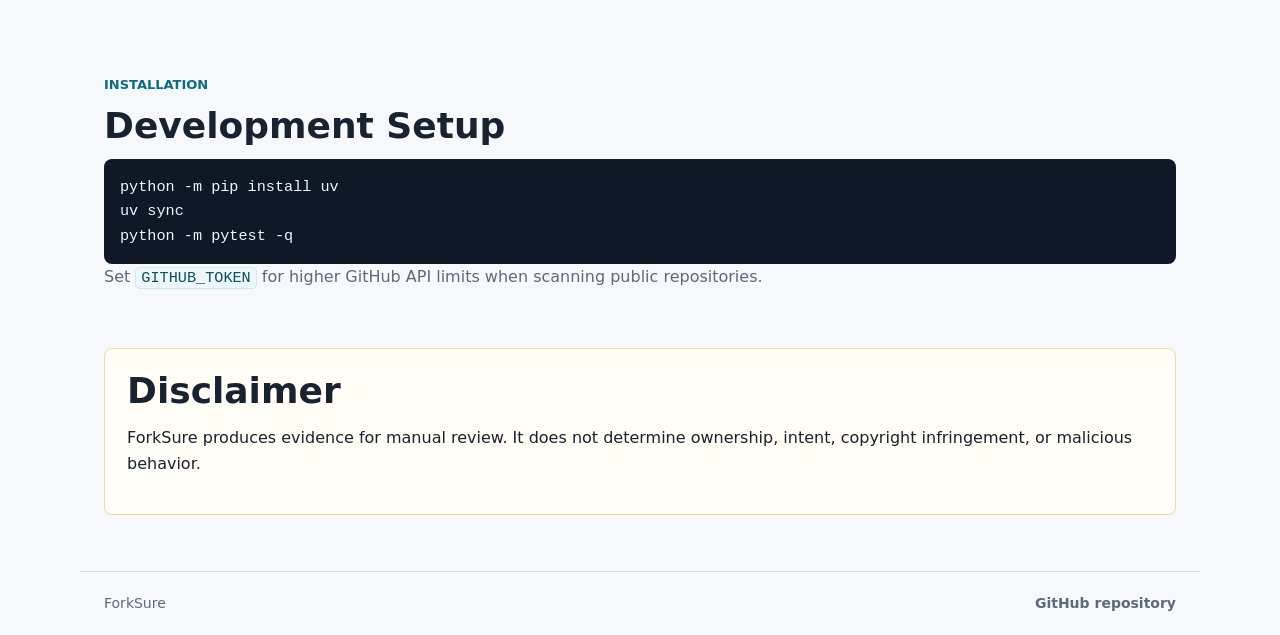
==== commit 5b6a6db8: "Refresh hosted app documentation" ====
--- a/site/index.html
+++ b/site/index.html
@@ -17,6 +17,7 @@
         <span>ForkSure</span>
       </a>
       <nav aria-label="Primary navigation">
+        <a href="https://forksure.jri-techyes.top/">Open app</a>
         <a href="#features">Features</a>
         <a href="#commands">Commands</a>
         <a href="#install">Install</a>
@@ -39,8 +40,9 @@
             attribution, optional similarity, and optional security evidence.
           </p>
           <div class="actions">
-            <a class="button primary" href="https://github.com/Jride-Dev/ForkSure">View on GitHub</a>
-            <a class="button secondary" href="#local-ui">Run the local UI</a>
+            <a class="button primary" href="https://forksure.jri-techyes.top/">Open ForkSure</a>
+            <a class="button secondary" href="https://github.com/Jride-Dev/ForkSure">View on GitHub</a>
+            <a class="button secondary" href="#review-ui">Run locally</a>
             <a class="button secondary" href="https://github.com/Jride-Dev/ForkSure/releases/tag/v0.2.0">View v0.2.0 release</a>
             <a class="button secondary" href="#commands">See example commands</a>
           </div>
@@ -63,7 +65,7 @@
             <strong>Neutral review summary</strong>
           </div>
           <div class="signal-row">
-            <span>Local safety checks</span>
+            <span>Repository safety checks</span>
             <strong>Scripts + wrappers</strong>
           </div>
         </div>
@@ -96,8 +98,8 @@
         </div>
         <div class="feature-grid">
           <article class="card">
-            <h3>Local Review UI</h3>
-            <p>Enter repository names in a browser interface for comparison or close-match discovery.</p>
+            <h3>Review UI</h3>
+            <p>Enter repository names in the hosted or local browser interface for comparison and close-match discovery.</p>
           </article>
           <article class="card">
             <h3>Fork Audits</h3>
@@ -134,14 +136,15 @@
         </div>
       </section>
 
-      <section class="section two-column" id="local-ui">
-        <div>
-          <p class="eyebrow">Local application</p>
-          <h2>Use ForkSure In Your Browser</h2>
-          <p>
-            Start the local review console and enter repository names directly.
-            The UI uses the same provenance and comparison engine as the CLI.
-          </p>
+      <section class="section two-column" id="review-ui">
+        <div>
+          <p class="eyebrow">Hosted and local</p>
+          <h2>Review Repositories In Your Browser</h2>
+          <p>
+            Open the hosted app with no local setup, or start the review console
+            on your machine. Both use ForkSure's provenance and comparison engine.
+          </p>
+          <p><a class="text-link" href="https://forksure.jri-techyes.top/">Open the hosted review app</a></p>
         </div>
         <div>
           <pre><code>uv run forksure ui</code></pre>
@@ -196,7 +199,8 @@
           <h2>Current Status</h2>
           <p>
             v0.2.0 makes the unified review workflow the recommended starting point.
-            ForkSure remains intentionally small: no database, web UI framework,
+            A hosted review app is available at forksure.jri-techyes.top. ForkSure
+            remains intentionally small: no database, web UI framework,
             background jobs, or scheduled monitoring.
           </p>
         </div>
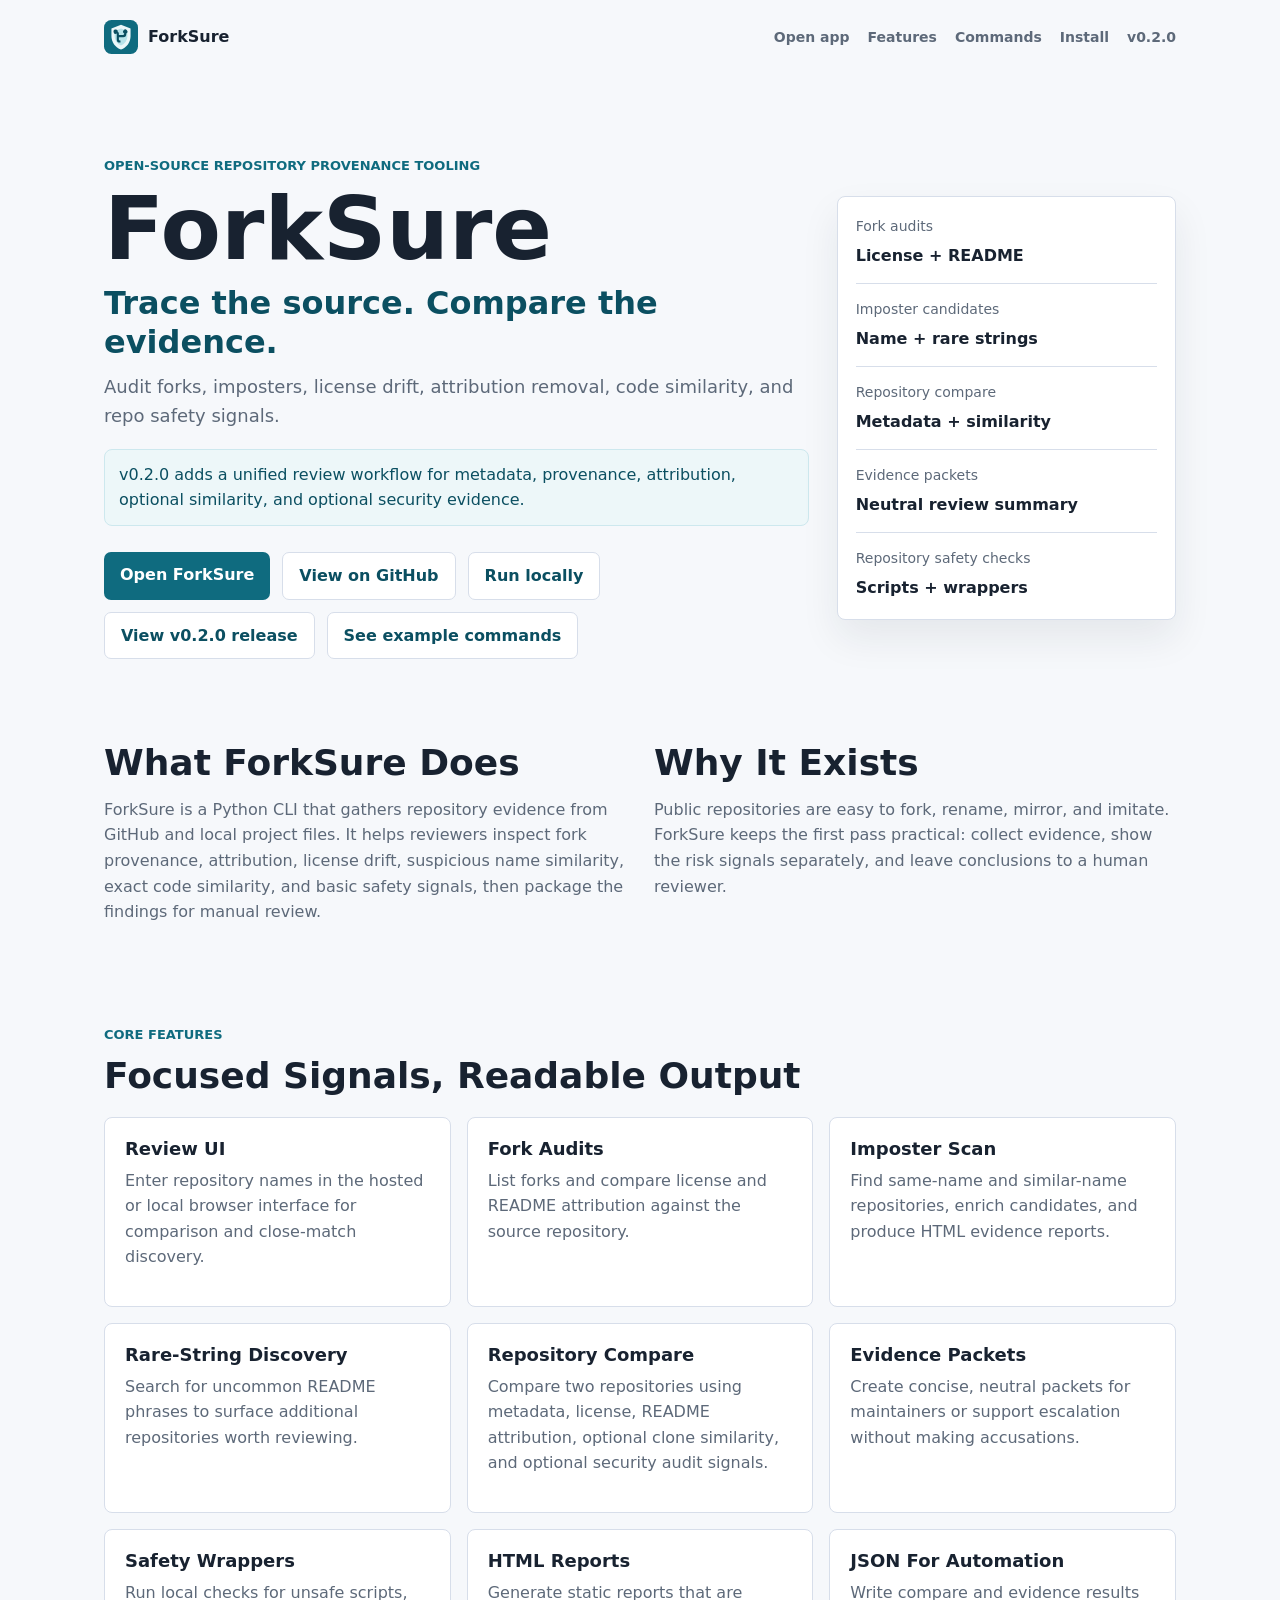
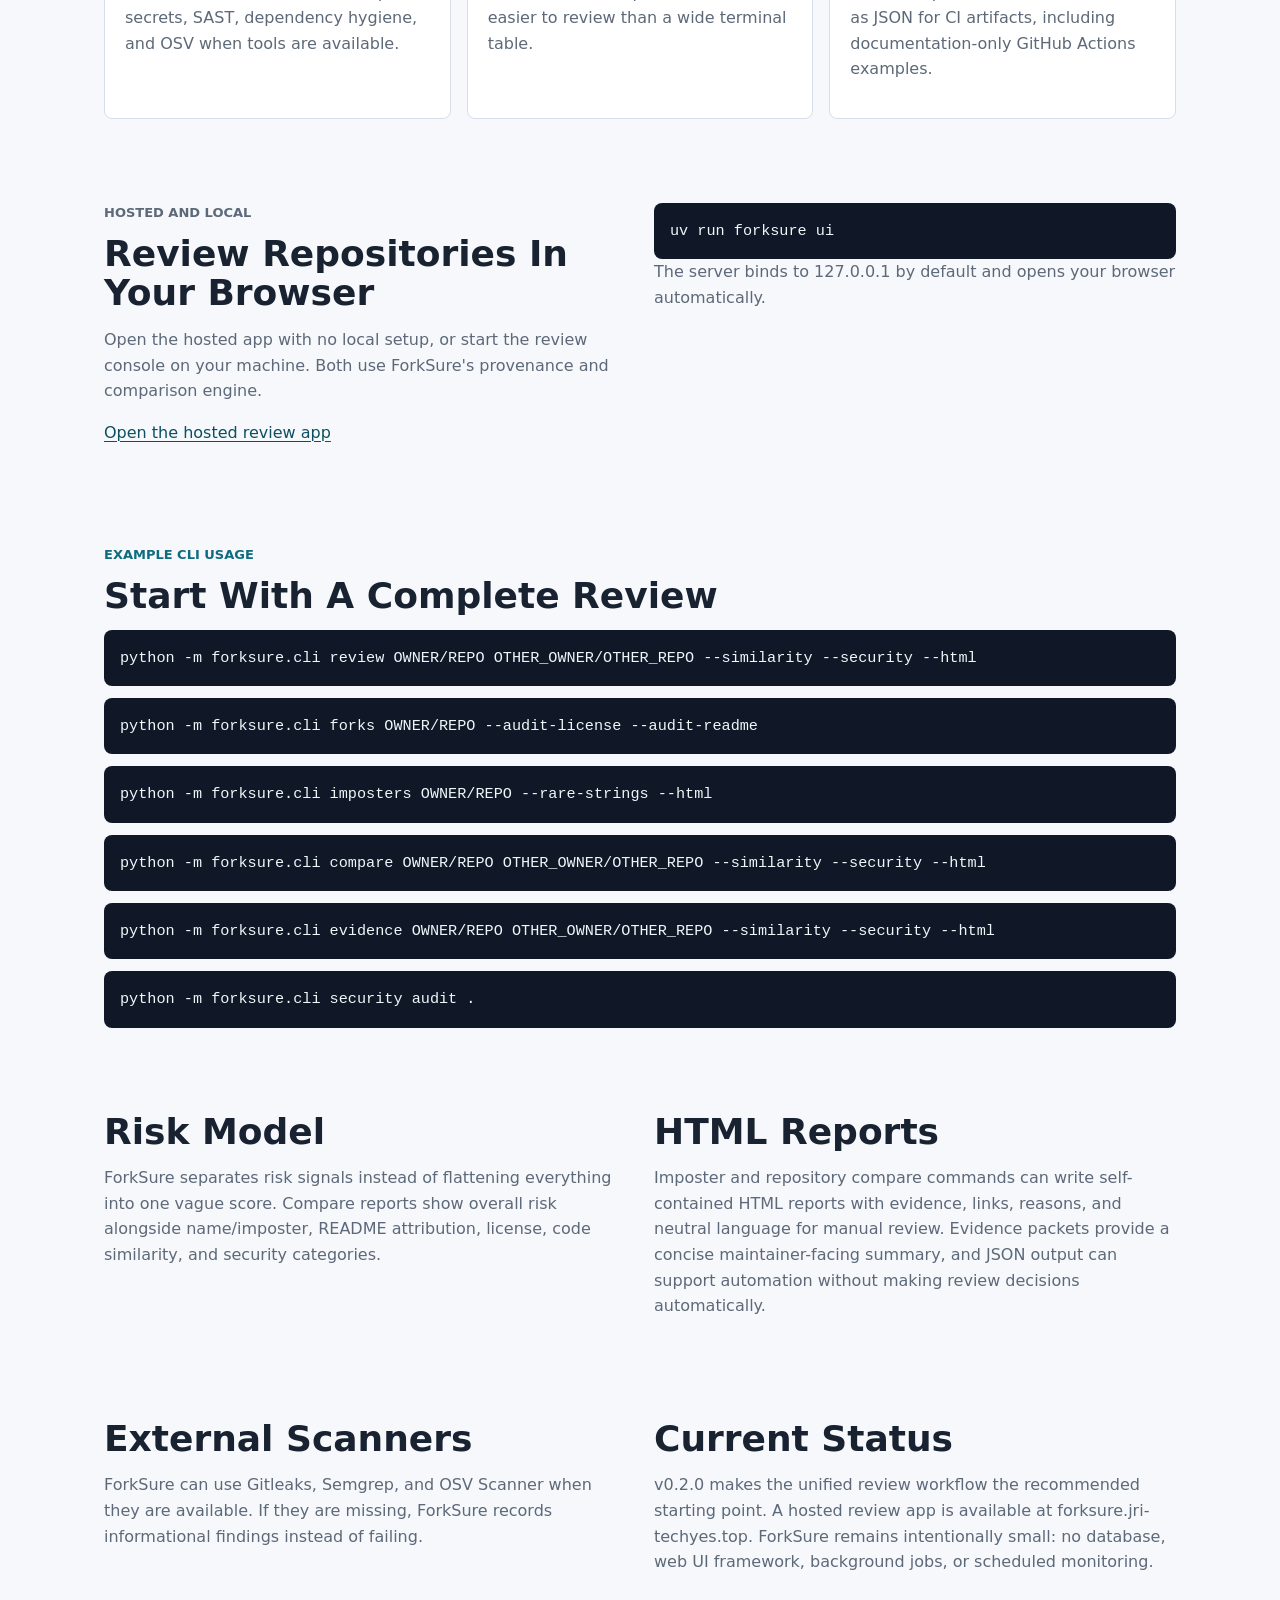
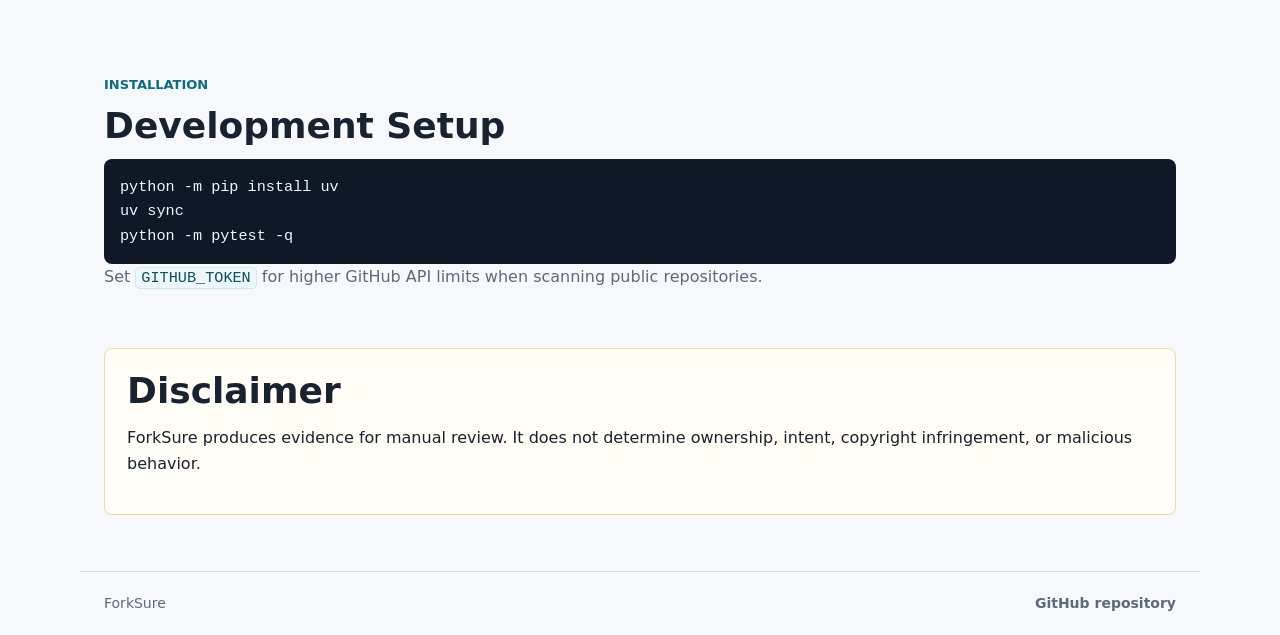
==== commit 4be401fc: "Add ForkSure brand and screenshot assets" ====
--- a/site/index.html
+++ b/site/index.html
@@ -8,6 +8,12 @@
       name="description"
       content="ForkSure audits forks, imposters, license drift, attribution removal, code similarity, and repository safety signals."
     >
+    <meta property="og:title" content="ForkSure - Trace the source. Compare the evidence.">
+    <meta property="og:description" content="Repository provenance, similarity, attribution, and safety evidence for manual review.">
+    <meta property="og:image" content="https://forksure.jri-techyes.top/assets/forksure-social-preview.png">
+    <meta name="twitter:card" content="summary_large_image">
+    <link rel="icon" href="assets/forksure-mark.svg" type="image/svg+xml">
+    <link rel="apple-touch-icon" href="assets/forksure-icon-180.png">
     <link rel="stylesheet" href="styles.css">
   </head>
   <body>
@@ -30,7 +36,7 @@
         <div class="hero-copy">
           <p class="eyebrow">Open-source repository provenance tooling</p>
           <h1 id="hero-title">ForkSure</h1>
-          <p class="subtitle">Repository provenance and safety scanner</p>
+          <p class="subtitle">Trace the source. Compare the evidence.</p>
           <p class="tagline">
             Audit forks, imposters, license drift, attribution removal, code similarity,
             and repo safety signals.
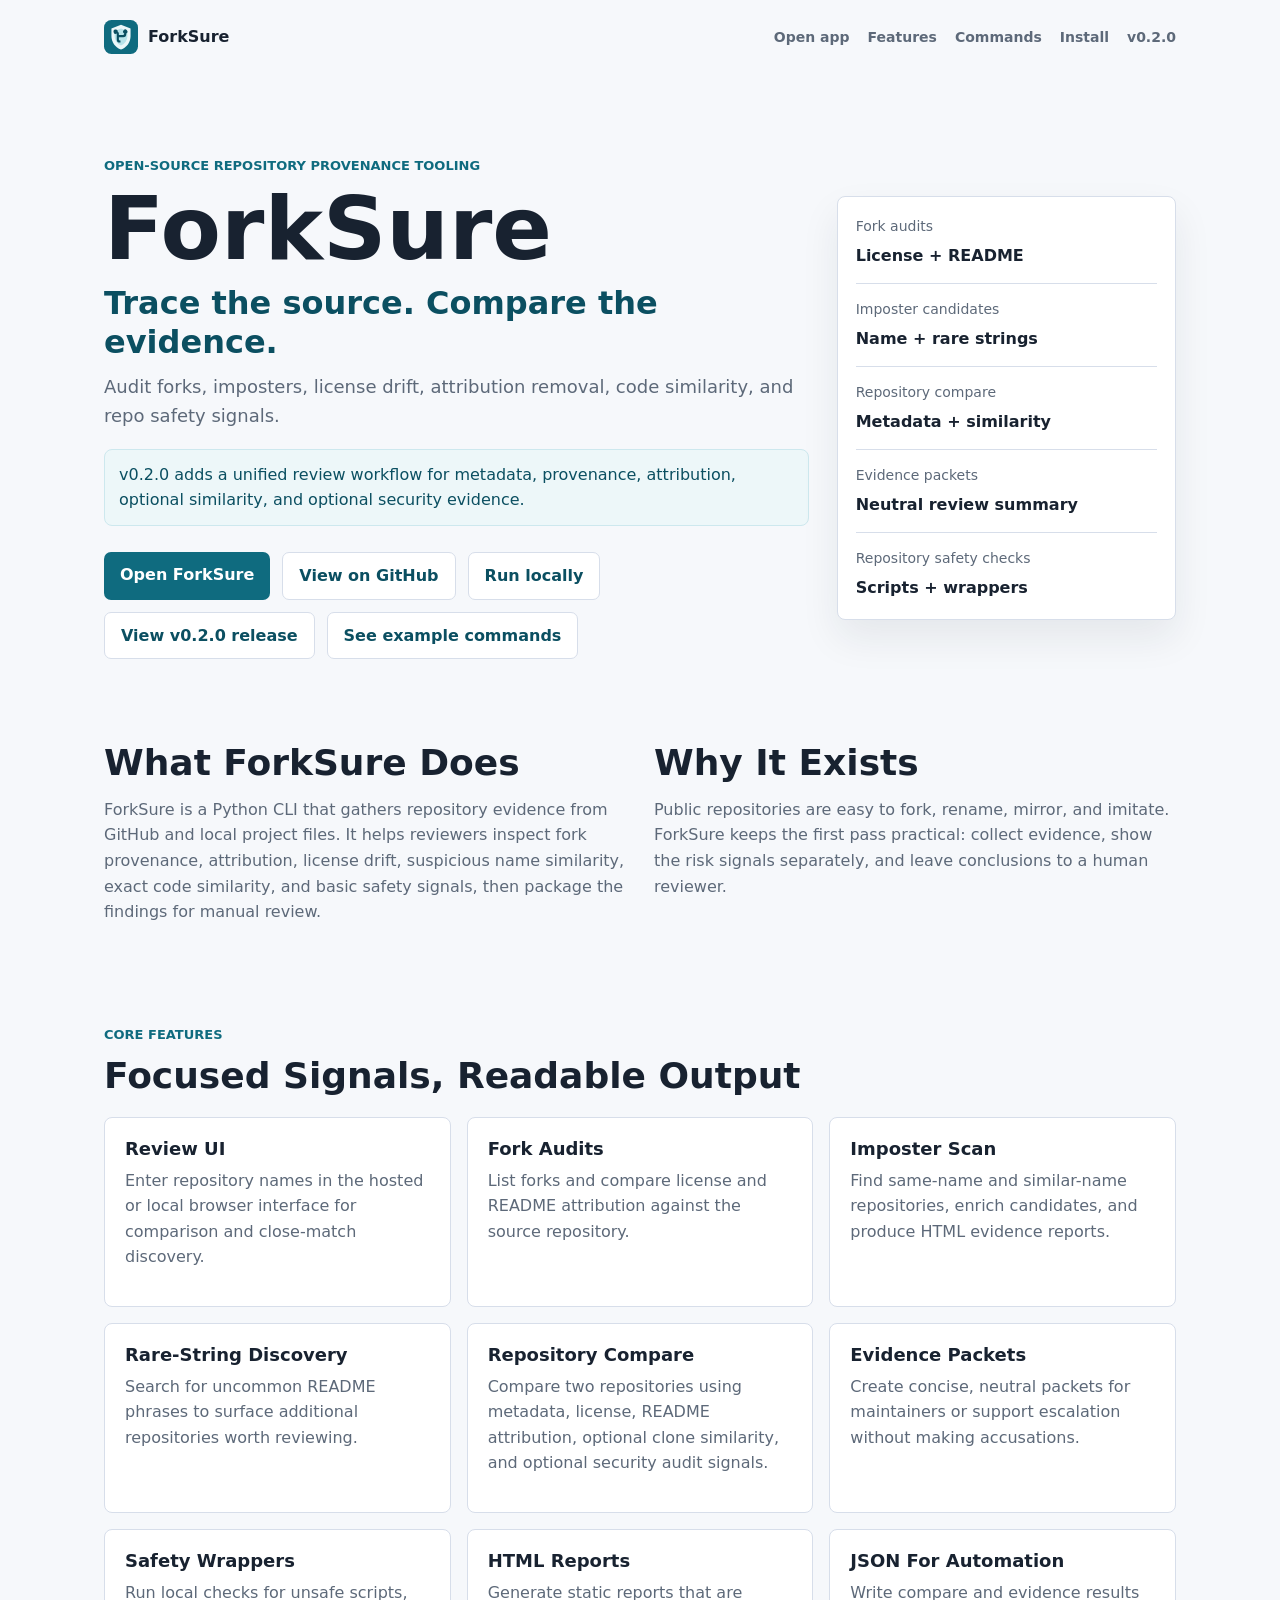
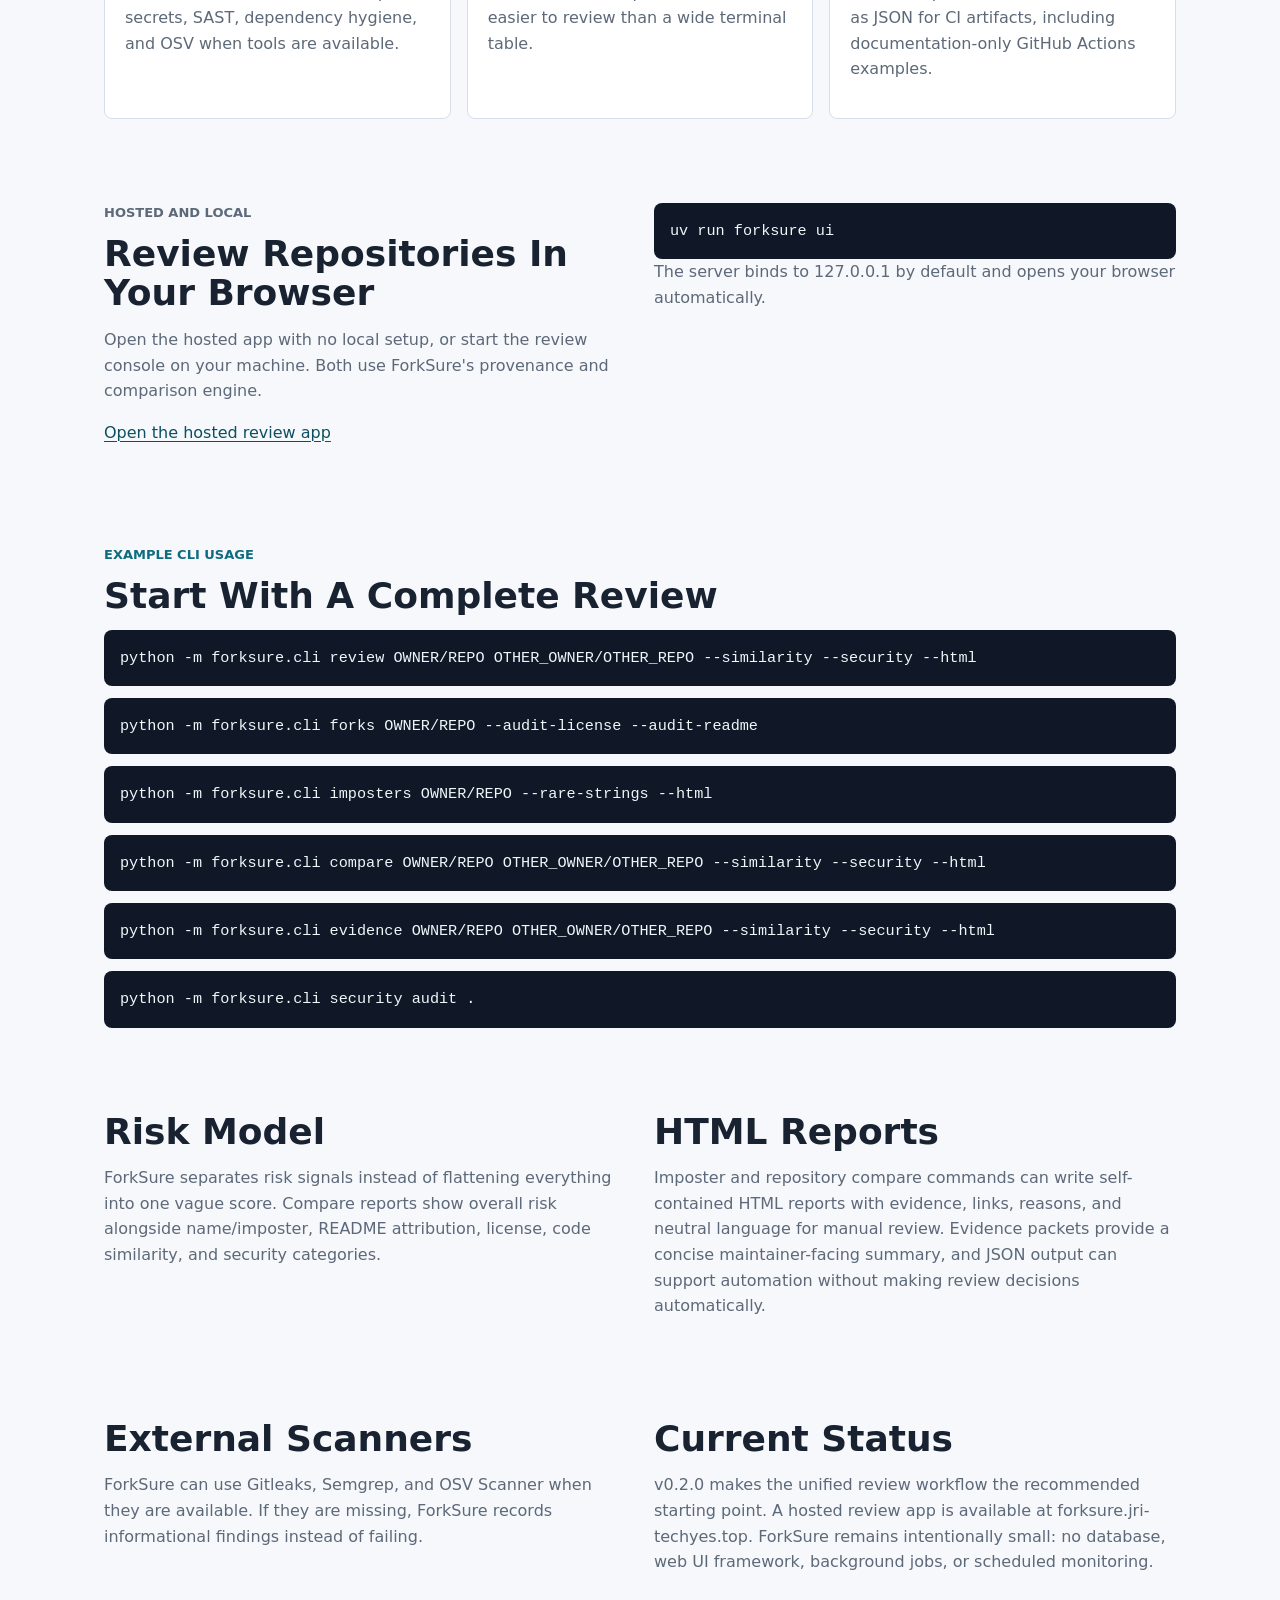
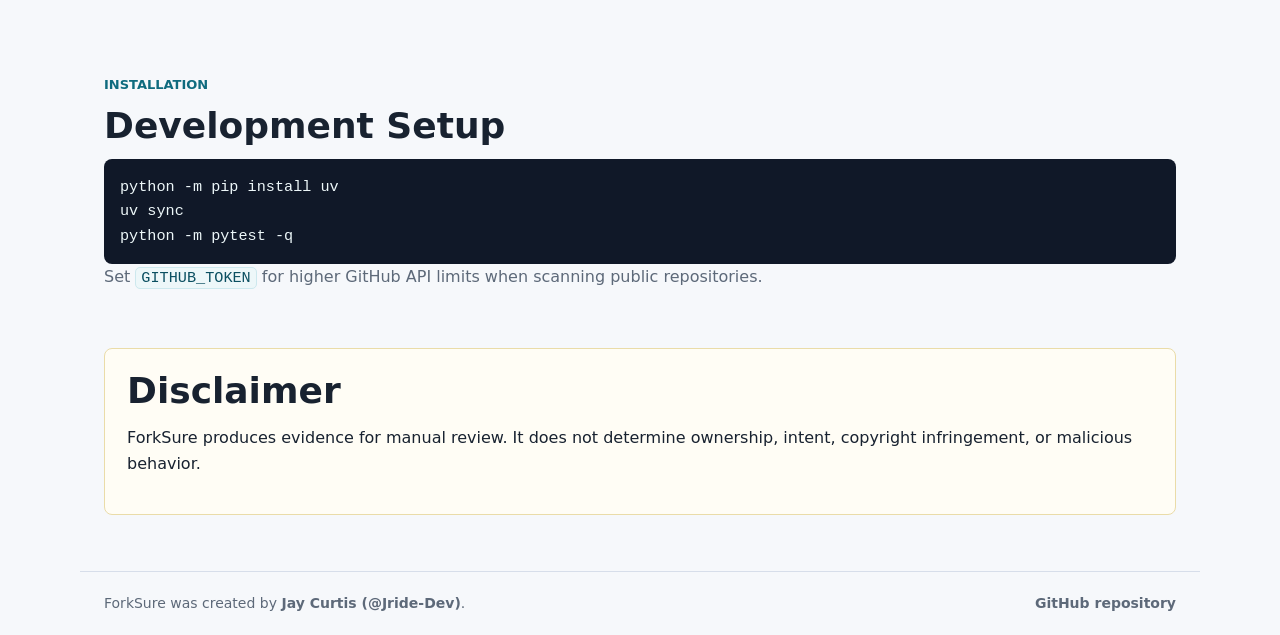
==== commit 0b9fed44: "Add creator attribution" ====
--- a/site/index.html
+++ b/site/index.html
@@ -235,7 +235,7 @@
     </main>
 
     <footer class="site-footer">
-      <span>ForkSure</span>
+      <span>ForkSure was created by <a href="https://github.com/Jride-Dev">Jay Curtis (@Jride-Dev)</a>.</span>
       <a href="https://github.com/Jride-Dev/ForkSure">GitHub repository</a>
     </footer>
   </body>
